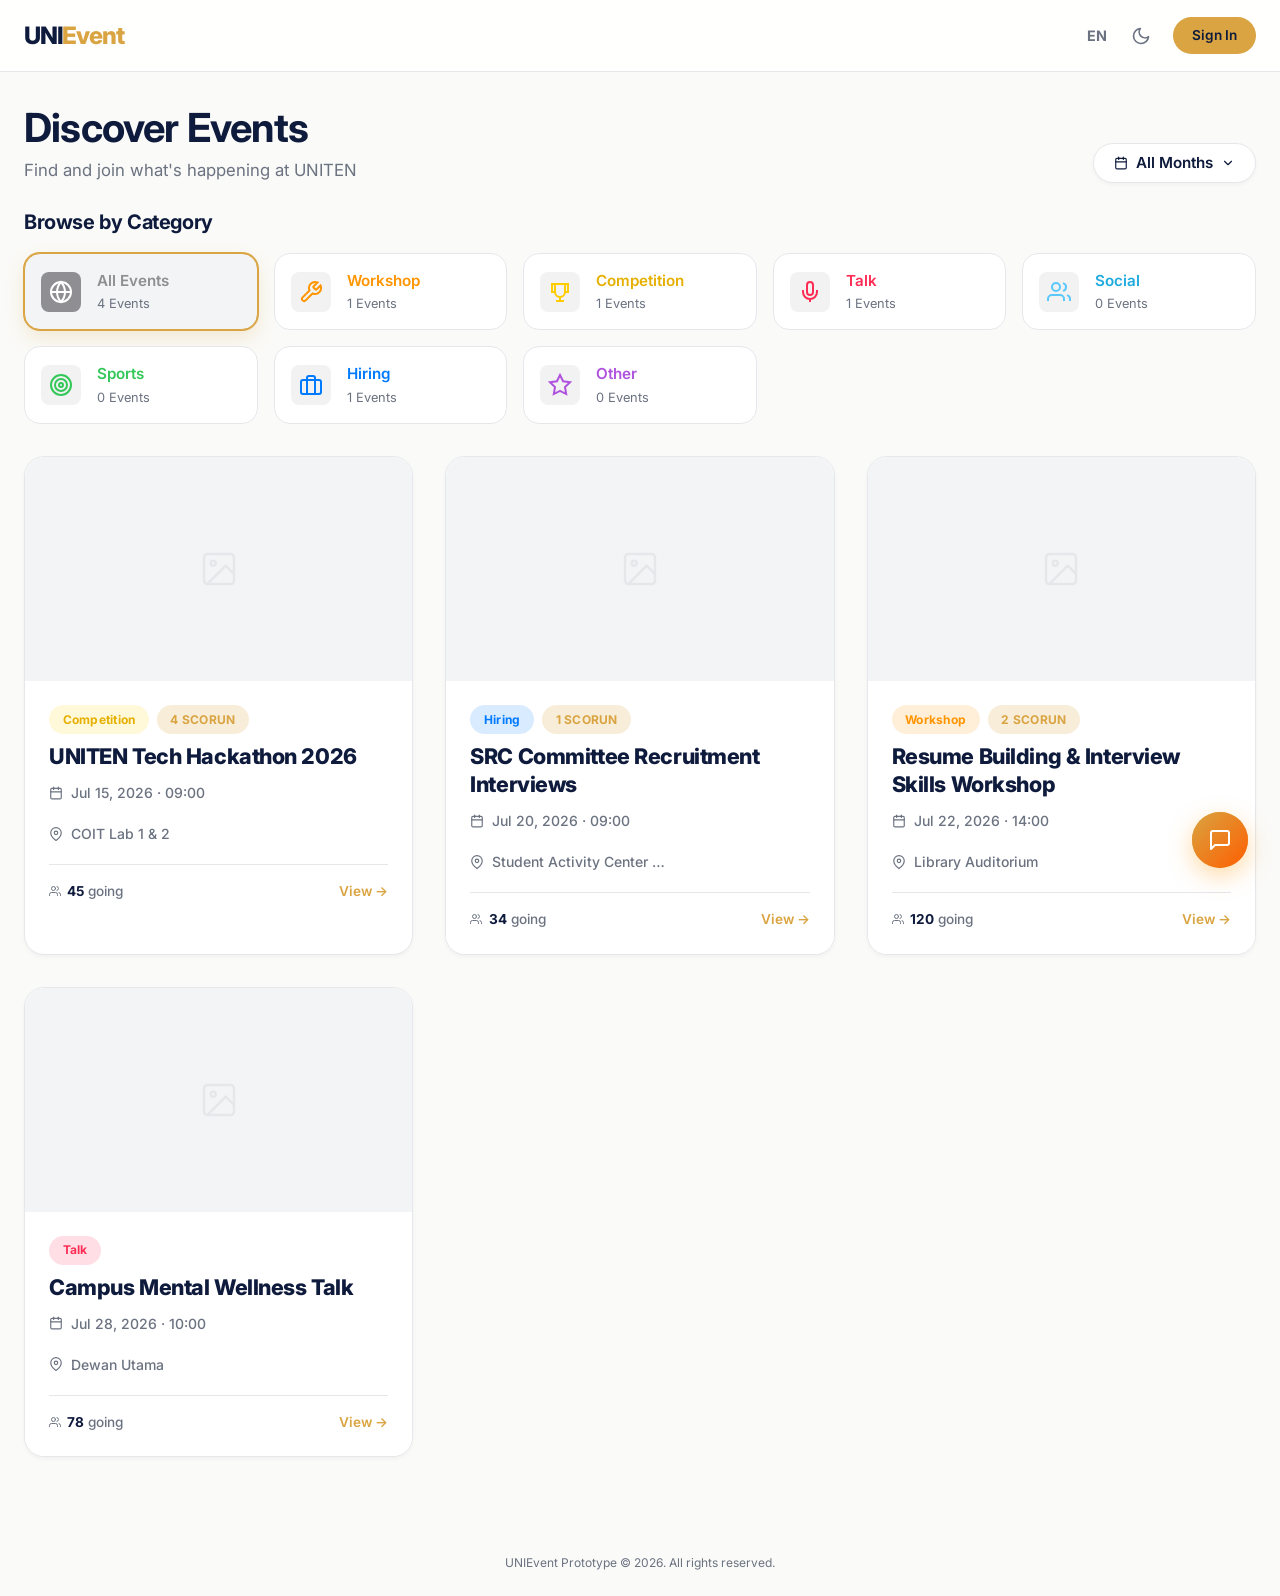
==== index.html @ 88198cdc "push" ====
<!DOCTYPE html>
<html lang="en">

<head>
  <meta charset="UTF-8">
  <script>if (localStorage.getItem('uni_theme') === 'dark') document.documentElement.classList.add('dark-mode');</script>
  <meta name="viewport" content="width=device-width, initial-scale=1.0">
  <title>UNIEvent</title>
  <link rel="stylesheet" href="style.css">
  <style>
    .page-view {
      display: none;
    }

    .page-view.active {
      display: block;
    }
  </style>
</head>

<body class="luma-body">
  <div id="app">

    <!-- DISCOVER VIEW -->
    <section id="view-discover" class="page-view active">
      <div class="main-content">
        <div class="container max-w-7xl">
          <!-- Page Header -->
          <div class="page-header">
            <div>
              <h1 class="title" data-i18n="discover_title">Discover Events</h1>
              <p class="page-subheading" data-i18n="discover_subtitle">Find and join what's happening at UNITEN</p>
            </div>

            <div class="custom-dropdown" id="month-dropdown">
              <button class="dropdown-trigger" id="month-trigger" onclick="toggleMonthDropdown()">
                <svg width="14" height="14" viewBox="0 0 24 24" fill="none" stroke="currentColor" stroke-width="2"
                  stroke-linecap="round" stroke-linejoin="round">
                  <rect x="3" y="4" width="18" height="18" rx="2" ry="2"></rect>
                  <line x1="16" y1="2" x2="16" y2="6"></line>
                  <line x1="8" y1="2" x2="8" y2="6"></line>
                  <line x1="3" y1="10" x2="21" y2="10"></line>
                </svg>
                <span id="month-display" data-i18n="filter_month_all">All Months</span>
                <svg width="14" height="14" viewBox="0 0 24 24" fill="none" stroke="currentColor" stroke-width="2"
                  stroke-linecap="round" stroke-linejoin="round" style="transition: transform 0.3s;" id="month-icon">
                  <polyline points="6 9 12 15 18 9"></polyline>
                </svg>
              </button>
              <div class="dropdown-menu-custom" id="month-menu">
                <div class="dropdown-grid">
                  <button class="month-option" data-val="01" data-i18n="month_01">January</button>
                  <button class="month-option" data-val="02" data-i18n="month_02">February</button>
                  <button class="month-option" data-val="03" data-i18n="month_03">March</button>
                  <button class="month-option" data-val="04" data-i18n="month_04">April</button>
                  <button class="month-option" data-val="05" data-i18n="month_05">May</button>
                  <button class="month-option" data-val="06" data-i18n="month_06">June</button>
                  <button class="month-option" data-val="07" data-i18n="month_07">July</button>
                  <button class="month-option" data-val="08" data-i18n="month_08">August</button>
                  <button class="month-option" data-val="09" data-i18n="month_09">September</button>
                  <button class="month-option" data-val="10" data-i18n="month_10">October</button>
                  <button class="month-option" data-val="11" data-i18n="month_11">November</button>
                  <button class="month-option" data-val="12" data-i18n="month_12">December</button>
                </div>
                <div style="margin-top: 0.5rem; padding-top: 0.5rem; border-top: 1px solid var(--border-color);">
                  <button class="month-option all-months-btn" data-val="all" data-i18n="filter_month_all"
                    style="width: 100%;">All Months</button>
                </div>
              </div>
            </div>
          </div>

          <div style="margin-top: 1rem; margin-bottom: 1rem;">
            <h2 style="font-size: 1.25rem; font-weight: 700; color: var(--text-main); margin-bottom: 1rem;"
              data-i18n="browse_category">Browse by Category</h2>
          </div>
          <div class="category-grid" id="category-filters">
            <div class="category-card active" data-category="All">
              <div class="category-icon icon-all">
                <svg width="24" height="24" viewBox="0 0 24 24" fill="none" stroke="currentColor" stroke-width="2">
                  <circle cx="12" cy="12" r="10" />
                  <line x1="2" y1="12" x2="22" y2="12" />
                  <path
                    d="M12 2a15.3 15.3 0 0 1 4 10 15.3 15.3 0 0 1-4 10 15.3 15.3 0 0 1-4-10 15.3 15.3 0 0 1 4-10z" />
                </svg>
              </div>
              <div class="category-info">
                <div class="category-name" data-i18n="filter_all">All Events</div>
                <div class="category-count"><span id="count-All">0</span> Events</div>
              </div>
            </div>
            <div class="category-card" data-category="Workshop">
              <div class="category-icon icon-workshop">
                <svg width="24" height="24" viewBox="0 0 24 24" fill="none" stroke="currentColor" stroke-width="2">
                  <path
                    d="M14.7 6.3a1 1 0 0 0 0 1.4l1.6 1.6a1 1 0 0 0 1.4 0l3.77-3.77a6 6 0 0 1-7.94 7.94l-6.91 6.91a2.12 2.12 0 0 1-3-3l6.91-6.91a6 6 0 0 1 7.94-7.94l-3.76 3.76z" />
                </svg>
              </div>
              <div class="category-info">
                <div class="category-name" data-i18n="filter_workshop">Workshop</div>
                <div class="category-count"><span id="count-Workshop">0</span> Events</div>
              </div>
            </div>
            <div class="category-card" data-category="Competition">
              <div class="category-icon icon-competition">
                <svg width="24" height="24" viewBox="0 0 24 24" fill="none" stroke="currentColor" stroke-width="2">
                  <path d="M8 21h8" />
                  <path d="M12 17v4" />
                  <path d="M7 4h10" />
                  <path d="M17 4v8a5 5 0 0 1-10 0V4" />
                  <path d="M4 4h3v8H4z" />
                  <path d="M17 4h3v8h-3z" />
                </svg>
              </div>
              <div class="category-info">
                <div class="category-name" data-i18n="filter_competition">Competition</div>
                <div class="category-count"><span id="count-Competition">0</span> Events</div>
              </div>
            </div>
            <div class="category-card" data-category="Talk">
              <div class="category-icon icon-talk">
                <svg width="24" height="24" viewBox="0 0 24 24" fill="none" stroke="currentColor" stroke-width="2">
                  <path d="M12 2a3 3 0 0 0-3 3v7a3 3 0 0 0 6 0V5a3 3 0 0 0-3-3Z" />
                  <path d="M19 10v2a7 7 0 0 1-14 0v-2" />
                  <line x1="12" y1="19" x2="12" y2="22" />
                </svg>
              </div>
              <div class="category-info">
                <div class="category-name" data-i18n="filter_talk">Talk</div>
                <div class="category-count"><span id="count-Talk">0</span> Events</div>
              </div>
            </div>
            <div class="category-card" data-category="Social">
              <div class="category-icon icon-social">
                <svg width="24" height="24" viewBox="0 0 24 24" fill="none" stroke="currentColor" stroke-width="2">
                  <path d="M17 21v-2a4 4 0 0 0-4-4H5a4 4 0 0 0-4 4v2" />
                  <circle cx="9" cy="7" r="4" />
                  <path d="M23 21v-2a4 4 0 0 0-3-3.87" />
                  <path d="M16 3.13a4 4 0 0 1 0 7.75" />
                </svg>
              </div>
              <div class="category-info">
                <div class="category-name" data-i18n="filter_social">Social</div>
                <div class="category-count"><span id="count-Social">0</span> Events</div>
              </div>
            </div>
            <div class="category-card" data-category="Sports">
              <div class="category-icon icon-sports">
                <svg width="24" height="24" viewBox="0 0 24 24" fill="none" stroke="currentColor" stroke-width="2">
                  <circle cx="12" cy="12" r="10" />
                  <circle cx="12" cy="12" r="6" />
                  <circle cx="12" cy="12" r="2" />
                </svg>
              </div>
              <div class="category-info">
                <div class="category-name" data-i18n="filter_sports">Sports</div>
                <div class="category-count"><span id="count-Sports">0</span> Events</div>
              </div>
            </div>
            <div class="category-card" data-category="Hiring">
              <div class="category-icon icon-hiring">
                <svg width="24" height="24" viewBox="0 0 24 24" fill="none" stroke="currentColor" stroke-width="2">
                  <rect x="2" y="7" width="20" height="14" rx="2" ry="2"></rect>
                  <path d="M16 21V5a2 2 0 0 0-2-2h-4a2 2 0 0 0-2 2v16"></path>
                </svg>
              </div>
              <div class="category-info">
                <div class="category-name" data-i18n="filter_hiring">Hiring</div>
                <div class="category-count"><span id="count-Hiring">0</span> Events</div>
              </div>
            </div>
            <div class="category-card" data-category="Other">
              <div class="category-icon icon-other">
                <svg width="24" height="24" viewBox="0 0 24 24" fill="none" stroke="currentColor" stroke-width="2">
                  <polygon
                    points="12 2 15.09 8.26 22 9.27 17 14.14 18.18 21.02 12 17.77 5.82 21.02 7 14.14 2 9.27 8.91 8.26 12 2" />
                </svg>
              </div>
              <div class="category-info">
                <div class="category-name" data-i18n="filter_other">Other</div>
                <div class="category-count"><span id="count-Other">0</span> Events</div>
              </div>
            </div>
          </div>

          <div id="events-grid" class="grid grid-cols-1 grid-cols-2 grid-cols-3"></div>
        </div>
      </div>
    </section>

    <!-- LOGIN VIEW -->
    <section id="view-login" class="page-view">
      <!-- Top Navigation removed to use global navbar -->

      <!-- Main body -->
      <div class="auth-body">

        <!-- Left Showcase Panel -->
        <div class="auth-left">
          <div class="auth-carousel-container">
            <div class="auth-carousel-track">
              <!-- Slide 1 -->
              <div class="auth-slide">
                <img src="auth-hero.png" alt="UNIEvent" class="auth-left-img">
                <h2 class="auth-left-heading">Discover campus events &amp; enjoy the best social life</h2>
                <p class="auth-left-sub">Join thousands of students at UNITEN finding clubs, workshops, sports, and more — all in one place.</p>
              </div>
              <!-- Slide 2 -->
              <div class="auth-slide">
                <img src="auth-hero-2.jpg" alt="UNIEvent" class="auth-left-img">
                <h2 class="auth-left-heading">Boost your skills at student workshops</h2>
                <p class="auth-left-sub">Learn coding, design, career prep, and more from industry professionals and peers.</p>
              </div>
              <!-- Slide 3 -->
              <div class="auth-slide">
                <img src="auth-hero-3.jpg" alt="UNIEvent" class="auth-left-img">
                <h2 class="auth-left-heading">Find your team in sports &amp; clubs</h2>
                <p class="auth-left-sub">From friendly tournaments to weekly meetups, stay active and build lifelong connections.</p>
              </div>
            </div>
          </div>
          <div class="auth-dots">
            <div class="auth-dot active" data-slide="0"></div>
            <div class="auth-dot" data-slide="1"></div>
            <div class="auth-dot" data-slide="2"></div>
          </div>
        </div>

        <!-- Right Form Panel -->
        <div class="auth-right">
          <div class="auth-form-wrap">

            <!-- Back -->
            <div class="auth-form-eyebrow">
              <a href="#discover" class="auth-back-btn" title="Back to events">
                <svg width="18" height="18" viewBox="0 0 24 24" fill="none" stroke="currentColor" stroke-width="2.5"
                  stroke-linecap="round" stroke-linejoin="round">
                  <line x1="19" y1="12" x2="5" y2="12"></line>
                  <polyline points="12 19 5 12 12 5"></polyline>
                </svg>
              </a>
            </div>

            <h1 class="auth-form-title" id="auth-form-title" data-i18n="login_title">Choose your role</h1>
            <p class="auth-form-subtitle" id="auth-form-subtitle" data-i18n="login_sub">Select how you want to sign in</p>

            <form id="signup-form" novalidate>
              <!-- Step 1: Role Selection -->
              <div id="auth-step-role">
                <div class="auth-field" style="margin-bottom: 0;">
                  <label data-i18n="lbl_role">Role</label>
                </div>
                <div class="auth-role-grid" id="role-grid">
                  <button type="button" class="auth-role-btn" data-val="student">
                    <svg width="20" height="20" viewBox="0 0 24 24" fill="none" stroke="currentColor" stroke-width="2"
                      stroke-linecap="round" stroke-linejoin="round">
                      <path d="M22 10v6M2 10l10-5 10 5-10 5z" />
                      <path d="M6 12v5c3 3 9 3 12 0v-5" />
                    </svg>
                    <span data-i18n="role_label_student">Student</span>
                  </button>
                  <button type="button" class="auth-role-btn" data-val="committee">
                    <svg width="20" height="20" viewBox="0 0 24 24" fill="none" stroke="currentColor" stroke-width="2"
                      stroke-linecap="round" stroke-linejoin="round">
                      <rect x="2" y="7" width="20" height="14" rx="2" ry="2"></rect>
                      <path d="M16 21V5a2 2 0 0 0-2-2h-4a2 2 0 0 0-2 2v16"></path>
                    </svg>
                    <span data-i18n="role_label_committee">Committee</span>
                  </button>
                  <button type="button" class="auth-role-btn" data-val="admin">
                    <svg width="20" height="20" viewBox="0 0 24 24" fill="none" stroke="currentColor" stroke-width="2"
                      stroke-linecap="round" stroke-linejoin="round">
                      <path d="M12 22s8-4 8-10V5l-8-3-8 3v7c0 6 8 10 8 10z"></path>
                    </svg>
                    <span data-i18n="role_label_admin">Admin</span>
                  </button>
                </div>
                <button type="button" class="btn btn-primary auth-submit-btn" id="auth-continue-btn" data-i18n="btn_continue">Continue</button>
              </div>

              <!-- Step 2: Credentials -->
              <div id="auth-step-credentials" class="hidden">
                <button type="button" class="auth-change-role-btn" id="auth-change-role-btn">
                  <svg width="14" height="14" viewBox="0 0 24 24" fill="none" stroke="currentColor" stroke-width="2.5"
                    stroke-linecap="round" stroke-linejoin="round">
                    <line x1="19" y1="12" x2="5" y2="12"></line>
                    <polyline points="12 19 5 12 12 5"></polyline>
                  </svg>
                  <span data-i18n="btn_change_role">Change role</span>
                </button>

                <div class="auth-role-badge" id="auth-role-badge">
                  <span data-i18n="lbl_role">Role</span>:
                  <strong id="auth-selected-role-label">Student</strong>
                </div>

                <!-- Student / Committee fields -->
                <div id="auth-student-fields">
                  <div class="auth-field">
                    <label for="login-student-id" data-i18n="lbl_student_id">Student ID</label>
                    <input type="text" id="login-student-id" placeholder="e.g. SW01083101"
                      data-i18n-placeholder="ph_student_id" autocomplete="username">
                  </div>
                  <div class="auth-field">
                    <label for="login-password" data-i18n="lbl_password">Password</label>
                    <input type="password" id="login-password" placeholder="••••••••" autocomplete="current-password">
                  </div>
                </div>

                <!-- Admin fields -->
                <div id="auth-admin-fields" class="hidden">
                  <div class="auth-field">
                    <label for="login-email" data-i18n="lbl_email">Email</label>
                    <input type="email" id="login-email" placeholder="e.g. admin@uniten.edu.my"
                      data-i18n-placeholder="ph_email" autocomplete="username">
                  </div>
                  <div class="auth-field">
                    <label for="login-admin-password" data-i18n="lbl_password">Password</label>
                    <input type="password" id="login-admin-password" placeholder="••••••••" autocomplete="current-password">
                  </div>
                </div>

                <div id="login-error" class="auth-error hidden" data-i18n="auth_error_invalid">
                  Invalid credentials. Please check your details and try again.
                </div>

                <button type="submit" class="btn btn-primary auth-submit-btn" id="signup-btn" data-i18n="btn_signin">Sign In</button>
              </div>
            </form>

            <!-- Info Note -->
            <div class="auth-note">
              <svg width="16" height="16" viewBox="0 0 24 24" fill="none" stroke="var(--amber)" stroke-width="2"
                stroke-linecap="round" stroke-linejoin="round">
                <circle cx="12" cy="12" r="10"></circle>
                <line x1="12" y1="8" x2="12" y2="12"></line>
                <line x1="12" y1="16" x2="12.01" y2="16"></line>
              </svg>
              <p data-i18n="auth_demo_note"><strong>Demo accounts</strong> — Student: SW01083101 / student123 · Committee: SW01083102 / committee123 · Admin: admin@uniten.edu.my / admin123</p>
            </div>

          </div>
        </div>

      </div>

      <!-- Footer -->
      <footer class="auth-page-footer">UNIEvent Prototype &copy; 2026 &middot; All rights reserved.</footer>
    </section>

    <!-- ADMIN VIEW -->
    <section id="view-admin" class="page-view">
      <div class="main-content">
        <div class="container max-w-7xl">
          <div style="margin-bottom: 2rem;">
            <h1 class="title">Admin Dashboard</h1>
            <p style="color: var(--gray-500); margin-top: 0.5rem; font-size: 1.125rem;">Review and manage event
              submissions</p>
          </div>

          <div class="grid grid-cols-1 grid-cols-2" style="gap: 2rem; align-items: start;">
            <div>
              <h2 class="admin-section-header">
                <svg width="18" height="18" viewBox="0 0 24 24" fill="none" stroke="currentColor" stroke-width="2"
                  stroke-linecap="round" stroke-linejoin="round">
                  <circle cx="12" cy="12" r="10"></circle>
                  <line x1="12" y1="8" x2="12" y2="12"></line>
                  <line x1="12" y1="16" x2="12.01" y2="16"></line>
                </svg>
                Needs Approval
              </h2>
              <div id="pending-list" style="display: flex; flex-direction: column; gap: 1rem;"></div>
            </div>

            <div>
              <h2 class="admin-section-header">
                <svg width="18" height="18" viewBox="0 0 24 24" fill="none" stroke="currentColor" stroke-width="2"
                  stroke-linecap="round" stroke-linejoin="round">
                  <polyline points="9 11 12 14 22 4"></polyline>
                  <path d="M21 12v7a2 2 0 0 1-2 2H5a2 2 0 0 1-2-2V5a2 2 0 0 1 2-2h11"></path>
                </svg>
                Recently Decided
              </h2>
              <div id="decided-list" style="display: flex; flex-direction: column; gap: 0.75rem;"></div>
            </div>
          </div>
        </div>
      </div>
    </section>

    <!-- EVENT VIEW -->
    <section id="view-event" class="page-view">
      <div class="main-content">
        <div class="container max-w-7xl">
          <div id="event-loading" class="loading hidden">Loading event details...</div>

          <div id="event-content">
            <!-- Back navigation -->
            <a href="#discover" class="back-link">
              <svg width="16" height="16" viewBox="0 0 24 24" fill="none" stroke="currentColor" stroke-width="2"
                stroke-linecap="round" stroke-linejoin="round">
                <polyline points="15 18 9 12 15 6"></polyline>
              </svg>
              Back to Events
            </a>

            <div class="hero" id="event-hero"></div>

            <div style="margin-bottom: 1.5rem;">
              <div style="display: flex; gap: 0.5rem; margin-bottom: 0.75rem; flex-wrap: wrap;">
                <span class="badge" id="event-category"></span>
                <span class="badge hidden" id="event-scorun"
                  style="background: var(--accent-glow); color: var(--accent); font-weight: 700;"></span>
              </div>
              <h1 class="title" id="event-title" style="line-height: 1.2;"></h1>
            </div>

            <div class="card detail-info-card" style="padding: 1.5rem; margin-bottom: 2rem;">
              <div class="detail-info-row">
                <div class="detail-info-icon">
                  <svg width="18" height="18" viewBox="0 0 24 24" fill="none" stroke="currentColor" stroke-width="2"
                    stroke-linecap="round" stroke-linejoin="round">
                    <rect x="3" y="4" width="18" height="18" rx="2" ry="2"></rect>
                    <line x1="16" y1="2" x2="16" y2="6"></line>
                    <line x1="8" y1="2" x2="8" y2="6"></line>
                    <line x1="3" y1="10" x2="21" y2="10"></line>
                  </svg>
                </div>
                <div>
                  <div class="detail-info-label">Date</div>
                  <div class="detail-info-value" id="event-date"></div>
                </div>
              </div>
              <div class="detail-info-row">
                <div class="detail-info-icon">
                  <svg width="18" height="18" viewBox="0 0 24 24" fill="none" stroke="currentColor" stroke-width="2"
                    stroke-linecap="round" stroke-linejoin="round">
                    <circle cx="12" cy="12" r="10"></circle>
                    <polyline points="12 6 12 12 16 14"></polyline>
                  </svg>
                </div>
                <div>
                  <div class="detail-info-label">Time</div>
                  <div class="detail-info-value" id="event-time"></div>
                </div>
              </div>
              <div class="detail-info-row" style="border-bottom: none; margin-bottom: 0; padding-bottom: 0;">
                <div class="detail-info-icon">
                  <svg width="18" height="18" viewBox="0 0 24 24" fill="none" stroke="currentColor" stroke-width="2"
                    stroke-linecap="round" stroke-linejoin="round">
                    <path d="M21 10c0 7-9 13-9 13s-9-6-9-13a9 9 0 0 1 18 0z"></path>
                    <circle cx="12" cy="10" r="3"></circle>
                  </svg>
                </div>
                <div>
                  <div class="detail-info-label">Location</div>
                  <div class="detail-info-value" id="event-venue"></div>
                </div>
              </div>
            </div>

            <div style="margin-bottom: 2rem;">
              <h2 style="font-size: 1.125rem; font-weight: 700; margin-bottom: 0.75rem; color: var(--text-main);">About
                this event</h2>
              <div style="color: var(--text-muted); white-space: pre-wrap; line-height: 1.8;" id="event-description">
              </div>
            </div>

            <div class="card rsvp-card" style="padding: 1.5rem;">
              <div class="rsvp-count" id="event-count"></div>
              <div id="rsvp-section"></div>
            </div>
          </div>
        </div>
      </div>
    </section>

    <!-- MYEVENTS VIEW -->
    <section id="view-my-events" class="page-view">
      <div class="main-content">
        <div class="container max-w-7xl">
          <div style="margin-bottom: 2rem; display: flex; justify-content: space-between; align-items: flex-end;">
            <div>
              <h1 class="title">My Events</h1>
              <p style="color: var(--gray-500); margin-top: 0.5rem; font-size: 1.125rem;">Track the status of your
                submissions</p>
            </div>
            <a href="#submit" class="btn btn-primary">Submit New Event</a>
          </div>

          <div id="my-events-list" class="grid grid-cols-1 grid-cols-2 grid-cols-3"></div>
        </div>
      </div>
    </section>

    <!-- SUBMIT VIEW -->
    <section id="view-submit" class="page-view">
      <div class="luma-container">
        <div class="luma-image-panel">
          <div class="luma-image-preview">
            <div id="img-placeholder-blur"
              style="position: absolute; width: 100%; height: 100%; display: flex; align-items: center; justify-content: center; transition: opacity 0.3s ease;">
              <div
                style="width: 60%; height: 60%; background: rgba(255,255,255,0.2); border-radius: 50%; filter: blur(20px);">
              </div>
            </div>
            <img id="img-live-preview" src=""
              style="position: absolute; width: 100%; height: 100%; object-fit: cover; opacity: 0; transition: opacity 0.3s ease;">
          </div>
          <div style="margin-top: 1rem; width: 100%; position: relative;">
            <svg
              style="position: absolute; left: 1rem; top: 50%; transform: translateY(-50%); color: var(--text-muted);"
              width="16" height="16" viewBox="0 0 24 24" fill="none" stroke="currentColor" stroke-width="2">
              <rect x="3" y="3" width="18" height="18" rx="2" ry="2" />
              <circle cx="8.5" cy="8.5" r="1.5" />
              <polyline points="21 15 16 10 5 21" />
            </svg>
            <input type="url" id="ev-image" class="luma-list-input" placeholder="Paste image URL here..."
              data-i18n-placeholder="lbl_image"
              style="width: 100%; background: var(--card-bg); border: 1px solid var(--border-color); padding: 0.75rem 1rem 0.75rem 2.5rem; border-radius: 0.75rem; font-size: 0.9rem; color: var(--text-main);">
          </div>
          <div style="margin-top: 0.5rem; font-size: 0.75rem; color: var(--text-muted); display: flex; align-items: center; gap: 0.35rem; padding-left: 0.25rem; line-height: 1.4; text-align: left; width: 100%;">
            <svg width="14" height="14" viewBox="0 0 24 24" fill="none" stroke="var(--amber)" stroke-width="2.5" stroke-linecap="round" stroke-linejoin="round" style="flex-shrink: 0;">
              <path d="M10.29 3.86L1.82 18a2 2 0 0 0 1.71 3h16.94a2 2 0 0 0 1.71-3L13.71 3.86a2 2 0 0 0-3.42 0z"></path>
              <line x1="12" y1="9" x2="12" y2="13"></line>
              <line x1="12" y1="17" x2="12.01" y2="17"></line>
            </svg>
            <span data-i18n="image_url_notice">We only accept online image URLs. Direct image uploads are not supported.</span>
          </div>
        </div>

        <div id="submit-section" style="width: 100%;">
          <form id="submit-form" class="luma-form-panel">


            <input type="text" id="ev-title" class="luma-huge-input" placeholder="Event Name"
              data-i18n-placeholder="ph_event_name" required>

            <div class="luma-list-group">
              <div class="luma-list-item" style="flex-direction: column; align-items: stretch;">
                <div class="luma-list-label">
                  <svg width="16" height="16" viewBox="0 0 24 24" fill="none" stroke="currentColor" stroke-width="2">
                    <rect x="3" y="4" width="18" height="18" rx="2" ry="2"></rect>
                    <line x1="16" y1="2" x2="16" y2="6"></line>
                    <line x1="8" y1="2" x2="8" y2="6"></line>
                    <line x1="3" y1="10" x2="21" y2="10"></line>
                  </svg>
                  <span data-i18n="lbl_date_start">Date & Time</span>
                </div>
                <!-- Simple Checkbox for Multi-day toggle -->
                <div style="display: flex; align-items: center; gap: 0.5rem; margin-left: 1.75rem; margin-top: 0.5rem; margin-bottom: 0.5rem; user-select: none;">
                  <input type="checkbox" id="dur_multi" onchange="toggleDurationType()" style="width: 14px; height: 14px; cursor: pointer; accent-color: var(--accent); border-radius: 4px;">
                  <label for="dur_multi" style="font-size: 0.85rem; font-weight: 500; color: var(--text-muted); cursor: pointer;">This event spans multiple days</label>
                </div>

                <!-- SINGLE-DAY WRAPPER (default) -->
                <div id="single-day-wrap" class="datetime-wrap-panel" style="gap: 0.75rem; align-items: center; width: 100%; margin-left: 1.75rem; width: calc(100% - 1.75rem);">
                  <!-- Date Picker Field -->
                  <div style="position: relative; flex: 2;">
                    <svg width="14" height="14" viewBox="0 0 24 24" fill="none" stroke="var(--text-muted)" stroke-width="2" style="position: absolute; left: 0.75rem; top: 50%; transform: translateY(-50%); pointer-events: none;">
                      <rect x="3" y="4" width="18" height="18" rx="2" ry="2"></rect>
                      <line x1="16" y1="2" x2="16" y2="6"></line>
                      <line x1="8" y1="2" x2="8" y2="6"></line>
                      <line x1="3" y1="10" x2="21" y2="10"></line>
                    </svg>
                    <input type="text" id="ev-date" class="luma-list-input" placeholder="Select Date" required readonly style="padding-left: 2.25rem; text-align: left; max-width: 100% !important; width: 100%; cursor: pointer;" onclick="openCustomDatePicker('ev-date', event)">
                  </div>
                  <!-- Start Time Picker Field -->
                  <div style="position: relative; flex: 1.2;">
                    <svg width="14" height="14" viewBox="0 0 24 24" fill="none" stroke="var(--text-muted)" stroke-width="2" style="position: absolute; left: 0.75rem; top: 50%; transform: translateY(-50%); pointer-events: none;">
                      <circle cx="12" cy="12" r="10"></circle>
                      <polyline points="12 6 12 12 16 14"></polyline>
                    </svg>
                    <input type="text" id="ev-start" class="luma-list-input" placeholder="Start Time" required readonly style="padding-left: 2.25rem; text-align: left; max-width: 100% !important; width: 100%; cursor: pointer;" onclick="openCustomTimePicker('ev-start', event)">
                  </div>
                  <!-- End Time Picker Field -->
                  <div style="position: relative; flex: 1.2;">
                    <svg width="14" height="14" viewBox="0 0 24 24" fill="none" stroke="var(--text-muted)" stroke-width="2" style="position: absolute; left: 0.75rem; top: 50%; transform: translateY(-50%); pointer-events: none;">
                      <circle cx="12" cy="12" r="10"></circle>
                      <polyline points="12 6 12 12 16 14"></polyline>
                    </svg>
                    <input type="text" id="ev-end" class="luma-list-input" placeholder="End Time" required readonly style="padding-left: 2.25rem; text-align: left; max-width: 100% !important; width: 100%; cursor: pointer;" onclick="openCustomTimePicker('ev-end', event)">
                  </div>
                </div>

                <!-- MULTI-DAY WRAPPER -->
                <div id="multi-day-wrap" class="datetime-wrap-panel hidden-panel" style="flex-direction: column; gap: 0.75rem; width: 100%; margin-left: 1.75rem; width: calc(100% - 1.75rem);">
                  <!-- Date Range row -->
                  <div style="display: flex; gap: 0.75rem; align-items: center; width: 100%;">
                    <!-- Start Date Picker -->
                    <div style="position: relative; flex: 1;">
                      <svg width="14" height="14" viewBox="0 0 24 24" fill="none" stroke="var(--text-muted)" stroke-width="2" style="position: absolute; left: 0.75rem; top: 50%; transform: translateY(-50%); pointer-events: none;">
                        <rect x="3" y="4" width="18" height="18" rx="2" ry="2"></rect>
                        <line x1="16" y1="2" x2="16" y2="6"></line>
                        <line x1="8" y1="2" x2="8" y2="6"></line>
                        <line x1="3" y1="10" x2="21" y2="10"></line>
                      </svg>
                      <input type="text" id="ev-start-date" class="luma-list-input" placeholder="Start Date" readonly style="padding-left: 2.25rem; text-align: left; max-width: 100% !important; width: 100%; cursor: pointer;" onclick="openCustomDatePicker('ev-start-date', event)">
                    </div>
                    <!-- End Date Picker -->
                    <div style="position: relative; flex: 1;">
                      <svg width="14" height="14" viewBox="0 0 24 24" fill="none" stroke="var(--text-muted)" stroke-width="2" style="position: absolute; left: 0.75rem; top: 50%; transform: translateY(-50%); pointer-events: none;">
                        <rect x="3" y="4" width="18" height="18" rx="2" ry="2"></rect>
                        <line x1="16" y1="2" x2="16" y2="6"></line>
                        <line x1="8" y1="2" x2="8" y2="6"></line>
                        <line x1="3" y1="10" x2="21" y2="10"></line>
                      </svg>
                      <input type="text" id="ev-end-date" class="luma-list-input" placeholder="End Date" readonly style="padding-left: 2.25rem; text-align: left; max-width: 100% !important; width: 100%; cursor: pointer;" onclick="openCustomDatePicker('ev-end-date', event)">
                    </div>
                  </div>
                  <!-- Time Range row -->
                  <div style="display: flex; gap: 0.75rem; align-items: center; width: 100%;">
                    <!-- Start Time Picker -->
                    <div style="position: relative; flex: 1;">
                      <svg width="14" height="14" viewBox="0 0 24 24" fill="none" stroke="var(--text-muted)" stroke-width="2" style="position: absolute; left: 0.75rem; top: 50%; transform: translateY(-50%); pointer-events: none;">
                        <circle cx="12" cy="12" r="10"></circle>
                        <polyline points="12 6 12 12 16 14"></polyline>
                      </svg>
                      <input type="text" id="ev-start-time-multi" class="luma-list-input" placeholder="Start Time" readonly style="padding-left: 2.25rem; text-align: left; max-width: 100% !important; width: 100%; cursor: pointer;" onclick="openCustomTimePicker('ev-start-time-multi', event)">
                    </div>
                    <!-- End Time Picker -->
                    <div style="position: relative; flex: 1;">
                      <svg width="14" height="14" viewBox="0 0 24 24" fill="none" stroke="var(--text-muted)" stroke-width="2" style="position: absolute; left: 0.75rem; top: 50%; transform: translateY(-50%); pointer-events: none;">
                        <circle cx="12" cy="12" r="10"></circle>
                        <polyline points="12 6 12 12 16 14"></polyline>
                      </svg>
                      <input type="text" id="ev-end-time-multi" class="luma-list-input" placeholder="End Time" readonly style="padding-left: 2.25rem; text-align: left; max-width: 100% !important; width: 100%; cursor: pointer;" onclick="openCustomTimePicker('ev-end-time-multi', event)">
                    </div>
                  </div>
                </div>

                <!-- Shared Picker Popups inside relative wrappers -->
                <div style="position: relative; margin-left: 1.75rem; width: calc(100% - 1.75rem);">
                  <!-- CUSTOM CALENDAR POPUP -->
                  <div id="custom-calendar-popup" class="custom-calendar-popup hidden">
                    <div class="calendar-header-row">
                      <button type="button" class="calendar-nav-btn" onclick="changeCustomMonth(-1, event)">
                        <svg width="12" height="12" viewBox="0 0 24 24" fill="none" stroke="currentColor" stroke-width="2.5"><polyline points="15 18 9 12 15 6"></polyline></svg>
                      </button>
                      <div id="calendar-month-year-display">July 2026</div>
                      <button type="button" class="calendar-nav-btn" onclick="changeCustomMonth(1, event)">
                        <svg width="12" height="12" viewBox="0 0 24 24" fill="none" stroke="currentColor" stroke-width="2.5"><polyline points="9 18 15 12 9 6"></polyline></svg>
                      </button>
                    </div>
                    <div class="calendar-weekdays">
                      <span>Su</span><span>Mo</span><span>Tu</span><span>We</span><span>Th</span><span>Fr</span><span>Sa</span>
                    </div>
                    <div id="calendar-days-grid" class="calendar-days-grid"></div>
                  </div>

                  <!-- CUSTOM TIME POPUP -->
                  <div id="custom-time-popup" class="custom-time-popup hidden">
                    <div class="time-picker-grid">
                      <div class="time-scroll-col" id="custom-hour-col"></div>
                      <div class="time-separator">:</div>
                      <div class="time-scroll-col" id="custom-minute-col"></div>
                    </div>
                    <div class="time-popup-footer">
                      <button type="button" class="time-confirm-btn" onclick="confirmCustomTime(event)">OK</button>
                    </div>
                  </div>
                </div>
              </div>
            </div>

            <div class="luma-list-group">
              <div class="luma-list-item" style="flex-direction: column; align-items: stretch;">
                <div class="luma-list-label" style="margin-bottom: 0.5rem;">
                  <svg width="16" height="16" viewBox="0 0 24 24" fill="none" stroke="currentColor" stroke-width="2">
                    <path d="M21 10c0 7-9 13-9 13s-9-6-9-13a9 9 0 0 1 18 0z" />
                    <circle cx="12" cy="10" r="3" />
                  </svg>
                  <span data-i18n="add_location">Add Event Location</span>
                </div>

                <div class="luma-segmented-control">
                  <input type="radio" name="loc_type" value="physical" id="loc_physical" checked onchange="toggleLoc()">
                  <label for="loc_physical" data-i18n="loc_physical">Offline</label>
                  <input type="radio" name="loc_type" value="online" id="loc_online" onchange="toggleLoc()">
                  <label for="loc_online" data-i18n="loc_online">Virtual Link</label>
                </div>
                <div id="loc-physical-wrap" style="margin-left: 1.75rem;">
                  <input type="text" id="ev-venue-physical" class="luma-list-input" placeholder="e.g. Offline location"
                    data-i18n-placeholder="ph_offline" style="text-align: left; width: 100%;" required>
                </div>
                <div id="loc-online-wrap"
                  style="margin-left: 1.75rem; display: none; flex-direction: column; gap: 0.5rem;">
                  <div class="custom-dropdown" id="platform-dropdown" style="width: 100%;">
                    <button type="button" class="dropdown-trigger luma-list-input" id="platform-trigger"
                      onclick="togglePlatformDropdown()"
                      style="width: 100%; background: var(--bg-color); border: 1px solid var(--border-color); cursor: pointer; text-align: left; justify-content: space-between; padding-left: 0.75rem; color: var(--text-main);">
                      <span id="platform-display">Google Meet</span>
                      <svg width="16" height="16" viewBox="0 0 24 24" fill="none" stroke="currentColor" stroke-width="2"
                        id="platform-icon" style="transition: transform 0.3s;">
                        <polyline points="6 9 12 15 18 9"></polyline>
                      </svg>
                    </button>
                    <div class="dropdown-menu-custom luma-dropdown-menu" id="platform-menu"
                      style="left: 0; width: 100%; top: calc(100% + 5px);">
                      <div class="dropdown-grid" style="grid-template-columns: 1fr;">
                        <button type="button" class="month-option platform-option active" data-val="Google Meet">Google
                          Meet</button>
                        <button type="button" class="month-option platform-option" data-val="Microsoft Teams">Microsoft
                          Teams</button>
                        <button type="button" class="month-option platform-option" data-val="Zoom">Zoom</button>
                        <button type="button" class="month-option platform-option" data-val="Webex">Webex</button>
                        <button type="button" class="month-option platform-option" data-val="Other"
                          data-i18n="platform_other">Other</button>
                      </div>
                    </div>
                  </div>
                  <input type="text" id="ev-venue-other" class="luma-list-input"
                    style="display: none; text-align: left; width: 100%;" placeholder="Platform"
                    data-i18n-placeholder="ph_virtual">
                </div>
              </div>
            </div>

            <div class="luma-list-group">
              <div class="luma-list-item" style="flex-direction: column; align-items: stretch;">
                <div class="luma-list-label">
                  <svg width="16" height="16" viewBox="0 0 24 24" fill="none" stroke="currentColor" stroke-width="2">
                    <path d="M14 2H6a2 2 0 0 0-2 2v16a2 2 0 0 0 2 2h12a2 2 0 0 0 2-2V8z" />
                    <polyline points="14 2 14 8 20 8" />
                    <line x1="16" y1="13" x2="8" y2="13" />
                    <line x1="16" y1="17" x2="8" y2="17" />
                    <polyline points="10 9 9 9 8 9" />
                  </svg>
                  <span data-i18n="add_desc">Add Description</span>
                </div>
                <textarea id="ev-desc" class="luma-list-input" rows="3" maxlength="500"
                  style="text-align: left; margin-top: 0.5rem; margin-left: 1.75rem; width: calc(100% - 1.75rem);"
                  placeholder="Event description" data-i18n-placeholder="ph_desc" required></textarea>
                <div style="text-align: right; margin-top: 0.25rem; font-size: 0.75rem; color: var(--text-muted);"><span
                    id="desc-counter">0</span> / 500</div>
              </div>
            </div>

            <div class="luma-section-title" data-i18n="event_options">Event Options</div>
            <div class="luma-list-group">
              <div class="luma-list-item">
                <div class="luma-list-label">
                  <svg width="16" height="16" viewBox="0 0 24 24" fill="none" stroke="currentColor" stroke-width="2">
                    <path d="M2 3h6a4 4 0 0 1 4 4v14a3 3 0 0 0-3-3H2z" />
                    <path d="M22 3h-6a4 4 0 0 0-4 4v14a3 3 0 0 1 3-3h7z" />
                  </svg>
                  <span data-i18n="lbl_category">Category</span>
                </div>
                <div class="custom-dropdown dropup" id="category-dropdown" style="width: auto;">
                  <button type="button" class="dropdown-trigger luma-list-input" id="category-trigger"
                    onclick="toggleCategoryDropdown()"
                    style="width: auto; background: var(--bg-color); border: 1px solid var(--border-color); border-radius: 0.5rem; cursor: pointer; display: inline-flex; align-items: center; justify-content: space-between; padding: 0.35rem 0.75rem; color: var(--text-main); transition: border-color 0.2s, background-color 0.2s;">
                    <span id="category-display">Workshop</span>
                    <svg width="14" height="14" viewBox="0 0 24 24" fill="none" stroke="currentColor" stroke-width="2"
                      id="category-icon" style="transition: transform 0.3s; margin-left: 0.5rem;">
                      <polyline points="6 9 12 15 18 9"></polyline>
                    </svg>
                  </button>
                  <div class="dropdown-menu-custom luma-dropdown-menu" id="category-menu"
                    style="right: 0; left: auto;">
                    <div class="dropdown-grid" style="grid-template-columns: 1fr;">
                      <button type="button" class="month-option category-option active"
                        data-val="Workshop">Workshop</button>
                      <button type="button" class="month-option category-option"
                        data-val="Competition">Competition</button>
                      <button type="button" class="month-option category-option" data-val="Talk">Talk</button>
                      <button type="button" class="month-option category-option" data-val="Social">Social</button>
                      <button type="button" class="month-option category-option" data-val="Sports">Sports</button>
                      <button type="button" class="month-option category-option" data-val="Hiring">Hiring</button>
                      <button type="button" class="month-option category-option" data-val="Other">Other</button>
                    </div>
                  </div>
                </div>
              </div>
              <div class="luma-list-item">
                <div class="luma-list-label">
                  <svg width="16" height="16" viewBox="0 0 24 24" fill="none" stroke="currentColor" stroke-width="2">
                    <path d="M17 21v-2a4 4 0 0 0-4-4H5a4 4 0 0 0-4 4v2" />
                    <circle cx="9" cy="7" r="4" />
                    <path d="M23 21v-2a4 4 0 0 0-3-3.87" />
                    <path d="M16 3.13a4 4 0 0 1 0 7.75" />
                  </svg>
                  <span data-i18n="max_participants">Max Participants</span>
                </div>
                <div class="custom-stepper"
                  style="display: flex; align-items: center; background: var(--bg-color); border: 1px solid var(--border-color); border-radius: 0.5rem; overflow: hidden; height: 36px; transition: border-color 0.2s, box-shadow 0.2s;">
                  <button type="button"
                    onclick="const i = document.getElementById('ev-max-participants'); i.value = Math.max(1, parseInt(i.value || 0) - 1);"
                    onmouseover="this.style.background='var(--hover-bg)'"
                    onmouseout="this.style.background='transparent'"
                    style="width: 36px; height: 100%; display: flex; align-items: center; justify-content: center; background: transparent; border: none; border-right: 1px solid var(--border-color); color: var(--text-main); cursor: pointer; transition: background 0.2s; outline: none;">
                    <svg width="14" height="14" viewBox="0 0 24 24" fill="none" stroke="currentColor" stroke-width="2"
                      stroke-linecap="round">
                      <line x1="5" y1="12" x2="19" y2="12"></line>
                    </svg>
                  </button>
                  <input type="number" id="ev-max-participants" class="luma-list-input no-spinners" min="1" value="50"
                    style="width: 60px; height: 100%; border: none; text-align: center; background: transparent; border-radius: 0; padding: 0; box-shadow: none;"
                    onfocus="this.parentElement.style.borderColor='var(--text-main)'; this.parentElement.style.boxShadow='0 0 0 3px rgba(120, 120, 120, 0.2)';"
                    onblur="this.parentElement.style.borderColor='var(--border-color)'; this.parentElement.style.boxShadow='none';"
                    required>
                  <button type="button"
                    onclick="const i = document.getElementById('ev-max-participants'); i.value = parseInt(i.value || 0) + 1;"
                    onmouseover="this.style.background='var(--hover-bg)'"
                    onmouseout="this.style.background='transparent'"
                    style="width: 36px; height: 100%; display: flex; align-items: center; justify-content: center; background: transparent; border: none; border-left: 1px solid var(--border-color); color: var(--text-main); cursor: pointer; transition: background 0.2s; outline: none;">
                    <svg width="14" height="14" viewBox="0 0 24 24" fill="none" stroke="currentColor" stroke-width="2"
                      stroke-linecap="round">
                      <line x1="12" y1="5" x2="12" y2="19"></line>
                      <line x1="5" y1="12" x2="19" y2="12"></line>
                    </svg>
                  </button>
                </div>
              </div>
              <div class="luma-list-item">
                <div class="luma-list-label">
                  <svg width="16" height="16" viewBox="0 0 24 24" fill="none" stroke="currentColor" stroke-width="2">
                    <polygon
                      points="12 2 15.09 8.26 22 9.27 17 14.14 18.18 21.02 12 17.77 5.82 21.02 7 14.14 2 9.27 8.91 8.26 12 2" />
                  </svg>
                  <span data-i18n="scorun_points">SCORUN Points</span>
                </div>
                <div class="custom-dropdown dropup" id="scorun-dropdown" style="width: auto;">
                  <button type="button" class="dropdown-trigger luma-list-input" id="scorun-trigger"
                    onclick="toggleScorunDropdown()"
                    style="width: auto; background: var(--bg-color); border: 1px solid var(--border-color); border-radius: 0.5rem; cursor: pointer; display: inline-flex; align-items: center; justify-content: space-between; padding: 0.35rem 0.75rem; color: var(--text-main); transition: border-color 0.2s, background-color 0.2s;">
                    <span id="scorun-display">No SCORUN</span>
                    <svg width="14" height="14" viewBox="0 0 24 24" fill="none" stroke="currentColor" stroke-width="2"
                      id="scorun-icon" style="transition: transform 0.3s; margin-left: 0.5rem;">
                      <polyline points="6 9 12 15 18 9"></polyline>
                    </svg>
                  </button>
                  <div class="dropdown-menu-custom luma-dropdown-menu" id="scorun-menu" style="right: 0; left: auto;">
                    <div class="dropdown-grid" style="grid-template-columns: 1fr;">
                      <button type="button" class="month-option scorun-option active" data-val="0">No SCORUN</button>
                      <button type="button" class="month-option scorun-option" data-val="1">1 Point</button>
                      <button type="button" class="month-option scorun-option" data-val="2">2 Points</button>
                      <button type="button" class="month-option scorun-option" data-val="3">3 Points</button>
                      <button type="button" class="month-option scorun-option" data-val="4">4 Points</button>
                      <button type="button" class="month-option scorun-option" data-val="5">5 Points</button>
                    </div>
                  </div>
                </div>
              </div>
            </div>

            <button type="submit" id="submit-btn" class="luma-btn-primary" data-i18n="btn_create_event">Create
              Event</button>
          </form>
        </div>

        <!-- Success Section -->
        <div id="success-section" class="hidden animate-in"
          style="width: 100%; text-align: center; padding: 4rem 1rem; color: var(--text-main);">
          <div
            style="width: 64px; height: 64px; background: var(--hover-bg); border-radius: 50%; display: flex; align-items: center; justify-content: center; margin: 0 auto 1.5rem;">
            <svg width="32" height="32" viewBox="0 0 24 24" fill="none" stroke="currentColor" stroke-width="2">
              <polyline points="20 6 9 17 4 12"></polyline>
            </svg>
          </div>
          <h2 style="font-size: 1.5rem; font-weight: 700; margin-bottom: 0.5rem;" data-i18n="submit_success_title">
            Submitted successfully</h2>
          <p style="color: var(--text-muted); margin-bottom: 2rem;" data-i18n="submit_success_sub">Your event is now
            awaiting admin approval.</p>
          <a href="#my-events" class="luma-btn-primary"
            style="display: inline-block; width: auto; padding: 0.75rem 2rem; text-decoration: none;">View My Events</a>
        </div>
      </div>
    </section>

  </div>
  <footer id="global-footer" class="site-footer">UNIEvent Prototype &copy; 2026. All rights reserved.</footer>

  <!-- AI CHAT ASSISTANT WIDGET -->
  <div class="ai-chat-widget" id="ai-chat-widget">
    <!-- Floating Action Button (FAB) -->
    <button class="ai-chat-fab" onclick="toggleAIChat()" aria-label="Open AI Assistant" aria-expanded="false" aria-haspopup="dialog">
      <svg width="24" height="24" viewBox="0 0 24 24" fill="none" stroke="currentColor" stroke-width="2" stroke-linecap="round" stroke-linejoin="round">
        <path d="M21 15a2 2 0 0 1-2 2H7l-4 4V5a2 2 0 0 1 2-2h14a2 2 0 0 1 2 2z"></path>
      </svg>
      <span class="ai-chat-pulse"></span>
    </button>

    <!-- Chat Dialog Window -->
    <div class="ai-chat-window card" id="ai-chat-window">
      <!-- Header -->
      <div class="ai-chat-header">
        <div class="ai-chat-header-info">
          <div class="ai-chat-avatar">
            <!-- Sparkles/AI icon -->
            <svg width="18" height="18" viewBox="0 0 24 24" fill="none" stroke="currentColor" stroke-width="2.5">
              <path d="M12 3v1m0 16v1m9-9h-1M4 12H3m15.364-6.364l-.707.707M6.343 17.657l-.707.707m0-12.728l.707.707m11.314 11.314l.707.707M12 8a4 4 0 1 0 0 8 4 4 0 0 0 0-8z"/>
            </svg>
          </div>
          <div>
            <div class="ai-chat-title">UNIEvent AI</div>
            <div class="ai-chat-status">
              <span class="status-dot"></span>
              Online Assistant
            </div>
          </div>
        </div>
        <div style="display: flex; gap: 0.35rem; align-items: center;">
          <button class="ai-chat-header-btn" onclick="resetAIChat()" aria-label="New Chat" title="Start New Conversation">
            <!-- Plus Icon -->
            <svg width="18" height="18" viewBox="0 0 24 24" fill="none" stroke="currentColor" stroke-width="2.5" stroke-linecap="round" stroke-linejoin="round">
              <line x1="12" y1="5" x2="12" y2="19"></line>
              <line x1="5" y1="12" x2="19" y2="12"></line>
            </svg>
          </button>
          <button class="ai-chat-header-btn" onclick="toggleAIChat()" aria-label="Close Chat" title="Close Chat">
            <!-- Close Icon -->
            <svg width="18" height="18" viewBox="0 0 24 24" fill="none" stroke="currentColor" stroke-width="2.5" stroke-linecap="round" stroke-linejoin="round">
              <line x1="18" y1="6" x2="6" y2="18"></line>
              <line x1="6" y1="6" x2="18" y2="18"></line>
            </svg>
          </button>
        </div>
      </div>

      <!-- Messages Body -->
      <div class="ai-chat-body" id="ai-chat-body">
        <div class="ai-chat-msg-wrapper ai-msg">
          <div class="ai-chat-msg">
            Hi there! 👋 I'm your UNIEvent AI Assistant. Ask me anything about events, SCORUN points, registration, or how to submit your own event!
          </div>
        </div>
      </div>

      <!-- Input Footer -->
      <div class="ai-chat-footer">
        <input type="text" class="ai-chat-input" id="ai-chat-input" placeholder="Type a message..." onkeydown="if(event.key === 'Enter') sendAIChatMessage()">
        <button class="ai-chat-send-btn" onclick="sendAIChatMessage()" aria-label="Send Message">
          <svg width="18" height="18" viewBox="0 0 24 24" fill="none" stroke="currentColor" stroke-width="2.5" stroke-linecap="round" stroke-linejoin="round">
            <line x1="22" y1="2" x2="11" y2="13"></line>
            <polyline points="22 2 15 22 11 13 2 9 22 2"></polyline>
          </svg>
        </button>
      </div>
    </div>
  </div>

  <script src="app.js?v=event-loader-fix-3" defer></script>
</body>

</html>
---- style.css ----
@import url('https://fonts.googleapis.com/css2?family=Inter:wght@400;500;600;700;800&display=swap');

:root {
  /* Shared Base Colors */
  --amber: #D9A441;
  --white: #FFFFFF;
  --black: #000000;
  --accent: #D9A441;  /* Light mode accent = amber */
  --accent-glow: rgba(217, 164, 65, 0.2);

  /* Light Theme Default */
  --bg-color: #FAFAF8;
  --card-bg: #FFFFFF;
  --text-main: #0F1B3C;
  --text-muted: #6B7280;
  --border-color: #E5E7EB;
  --nav-bg: rgba(255, 255, 255, 0.85);
  --hover-bg: #F3F4F6;
  --input-bg: #FFFFFF;
  --shadow-sm: 0 2px 4px rgb(0 0 0 / 0.04);
  --shadow-md: 0 8px 16px rgb(0 0 0 / 0.08);
  --shadow-lg: 0 12px 24px rgb(0 0 0 / 0.12);
  --hero-gradient: linear-gradient(135deg, #0F1B3C 0%, #1A2E63 100%);
  --btn-navy-bg: #0F1B3C;
  --btn-navy-text: #FFFFFF;
  --theme-trans: background-color 0.3s ease, color 0.3s ease, border-color 0.3s ease, box-shadow 0.3s ease;
  /* Aliases for legacy inline styles */
  --gray-500: #6B7280;
  --gray-400: #9CA3AF;
  --gray-200: #E5E7EB;
  /* Semantic status colors */
  --success-bg: rgba(16, 185, 129, 0.1);
  --success-text: #059669;
  --danger-bg: rgba(239, 68, 68, 0.1);
  --danger-text: #EF4444;
  --danger-border: rgba(239, 68, 68, 0.25);
}

html.dark-mode, .dark-mode {
  /* Dark Theme — Elevation Scale */
  --bg-color: #0B0F17;
  --card-bg: #131826;
  --text-main: #F5F5F7;
  --text-muted: #A0A8BC;
  --border-color: #2A3348;
  --nav-bg: rgba(11, 15, 23, 0.9);
  --hover-bg: #1F2C42;
  --input-bg: #1B2233;
  --shadow-sm: 0 2px 4px rgb(0 0 0 / 0.3);
  --shadow-md: 0 8px 16px rgb(0 0 0 / 0.5);
  --shadow-lg: 0 12px 32px rgb(0 0 0 / 0.6);
  --hero-gradient: linear-gradient(135deg, #0B0F17 0%, #131826 100%);
  --btn-navy-bg: #F5F5F7;
  --btn-navy-text: #0B0F17;
  /* Teal accent */
  --accent: #14B8A6;
  --accent-glow: rgba(20, 184, 166, 0.2);
  /* Aliases */
  --gray-500: #A0A8BC;
  --gray-400: #6B7280;
  --gray-200: #2A3348;
  /* Semantic status colors — dark mode aware */
  --success-bg: rgba(20, 184, 166, 0.12);
  --success-text: #14B8A6;
  --danger-bg: rgba(239, 68, 68, 0.12);
  --danger-text: #F87171;
  --danger-border: rgba(239, 68, 68, 0.25);
}

html {
  scroll-behavior: smooth;
}

*, *::before, *::after {
  box-sizing: border-box;
  margin: 0;
  padding: 0;
}

body {
  font-family: 'Inter', system-ui, sans-serif;
  background-color: var(--bg-color);
  color: var(--text-main);
  line-height: 1.5;
  transition: var(--theme-trans);
  overflow-y: scroll;
  animation: pageFadeIn 0.3s ease-out forwards;
}

/* Custom Scrollbar */
::-webkit-scrollbar {
  width: 12px;
  height: 12px;
}
::-webkit-scrollbar-track {
  background: var(--bg-color);
}
::-webkit-scrollbar-thumb {
  background-color: var(--border-color);
  border-radius: 6px;
  border: 3px solid var(--bg-color);
}
::-webkit-scrollbar-thumb:hover {
  background-color: var(--text-muted);
}

@keyframes pageFadeIn {
  from { opacity: 0; }
  to { opacity: 1; }
}

a {
  color: inherit;
  text-decoration: none;
}

button {
  cursor: pointer;
  font-family: inherit;
  border: none;
  background: none;
}

/* Typography */
h1, h2, h3, h4 {
  font-weight: 700;
  letter-spacing: -0.02em;
  color: var(--text-main);
}

.title {
  font-size: 2.5rem;
  line-height: 1.2;
}

/* Utilities */
.container {
  max-width: 1200px;
  margin: 0 auto;
  padding: 0 1.5rem;
}

.max-w-md { max-width: 32rem; margin: 0 auto; }
.max-w-7xl { max-width: 80rem; margin: 0 auto; }

/* Buttons */
.btn {
  display: inline-flex;
  align-items: center;
  justify-content: center;
  padding: 0.75rem 1.5rem;
  border-radius: 9999px;
  font-weight: 600;
  transition: transform 0.1s cubic-bezier(0.4, 0, 0.2, 1), filter 0.2s, box-shadow 0.2s, background-color 0.2s;
  border: none;
  font-size: 0.95rem;
  gap: 0.5rem;
  user-select: none;
}
.btn:active {
  transform: scale(0.96) translateY(1px) !important;
}

.btn-primary {
  background-color: var(--amber);
  color: #0F1B3C; /* Always dark for contrast */
}

.btn-primary:hover {
  transform: translateY(-2.5px);
  box-shadow: 0 10px 20px rgba(217, 164, 65, 0.35);
  filter: brightness(1.15);
}

.btn-navy {
  background-color: var(--btn-navy-bg);
  color: var(--btn-navy-text);
}

.dark-mode .btn-navy {
  background: #14B8A6;
  color: #0B0F17;
  font-weight: 700;
}

.btn-navy:hover {
  transform: translateY(-2.5px);
  box-shadow: 0 10px 20px rgba(15, 27, 60, 0.25);
  opacity: 0.95;
}

.dark-mode .btn-navy:hover {
  background: #0fd6c2;
  box-shadow: 0 10px 20px rgba(20, 184, 166, 0.35);
  opacity: 1;
  transform: translateY(-2.5px);
}

.btn-outline {
  background-color: transparent;
  border: 1px solid var(--border-color);
  color: var(--text-main);
}

.btn-outline:hover {
  background-color: var(--hover-bg);
  border-color: var(--text-muted);
}

.btn:disabled {
  opacity: 0.5;
  cursor: not-allowed;
  transform: none !important;
  box-shadow: none !important;
}

/* Theme Toggle */
.theme-toggle {
  display: flex;
  align-items: center;
  justify-content: center;
  width: 2.5rem;
  height: 2.5rem;
  border-radius: 50%;
  color: var(--text-muted);
  transition: var(--theme-trans);
  margin-left: 1rem;
}
.theme-toggle:hover {
  background-color: var(--hover-bg);
  color: var(--text-main);
}
.theme-toggle svg {
  width: 20px;
  height: 20px;
}

@keyframes icon-pop {
  0% { transform: scale(0.5) rotate(-30deg); opacity: 0; }
  100% { transform: scale(1) rotate(0deg); opacity: 1; }
}

.pop-anim svg {
  animation: icon-pop 0.4s cubic-bezier(0.34, 1.56, 0.64, 1) forwards;
}

/* Cards */
.card {
  background-color: var(--card-bg);
  border-radius: 1.25rem;
  box-shadow: var(--shadow-sm);
  transition: var(--theme-trans), transform 0.3s cubic-bezier(0.4, 0, 0.2, 1);
  border: 1px solid var(--border-color);
  overflow: hidden;
}

.dark-mode .card {
  border-color: #2A3348;
  box-shadow: 0 0 0 1px #2A3348, var(--shadow-md);
}

.card:hover {
  transform: translateY(-6px);
  box-shadow: var(--shadow-lg), 0 10px 25px var(--accent-glow);
  border-color: var(--accent);
}

/* Forms */
.form-group {
  margin-bottom: 1.25rem;
}

.form-label {
  display: block;
  font-size: 0.875rem;
  font-weight: 600;
  margin-bottom: 0.5rem;
  color: var(--text-main);
}

.dark-mode .form-label {
  color: #A0A8BC;
}

.form-control {
  width: 100%;
  padding: 0.75rem 1rem;
  border-radius: 0.625rem;
  border: 1px solid var(--border-color);
  font-family: inherit;
  font-size: 1rem;
  transition: var(--theme-trans);
  background-color: var(--input-bg);
  color: var(--text-main);
}

.form-control::placeholder {
  color: #5C6478;
}

.form-control:focus {
  outline: none;
  border-color: var(--accent);
  box-shadow: 0 0 0 3px var(--accent-glow);
}

/* Navigation */
.navbar {
  background-color: var(--nav-bg);
  backdrop-filter: blur(16px);
  -webkit-backdrop-filter: blur(16px);
  border-bottom: 1px solid var(--border-color);
  position: fixed;
  top: 0;
  left: 0;
  right: 0;
  height: 4.5rem;
  z-index: 50;
  display: flex;
  align-items: center;
  transition: var(--theme-trans);
}

.nav-container {
  display: flex;
  justify-content: space-between;
  align-items: center;
  width: 100%;
  max-width: 80rem;
  margin: 0 auto;
  padding: 0 1.5rem;
  height: 100%;
}

.nav-brand {
  font-size: 1.5rem;
  font-weight: 800;
  letter-spacing: -0.05em;
  color: var(--text-main);
}

.nav-brand span {
  color: var(--amber);
}

.nav-right {
  display: flex;
  align-items: center;
  gap: 1.5rem;
}

.nav-links {
  display: flex;
  gap: 1.5rem;
  align-items: center;
}

.nav-link {
  display: inline-flex;
  align-items: center;
  justify-content: center;
  gap: 0.35rem;
  font-size: 0.95rem;
  font-weight: 600;
  color: var(--text-muted);
  height: 38px;
  padding: 0 1rem;
  border-radius: 8px;
  transition: var(--theme-trans);
  box-sizing: border-box;
  line-height: 1;
}
.nav-link svg {
  flex-shrink: 0;
  display: block;
}

.nav-link:hover {
  color: var(--text-main);
  background-color: var(--hover-bg);
}

.nav-icon-btn {
  display: inline-flex;
  align-items: center;
  justify-content: center;
  width: 40px;
  height: 40px;
  border-radius: 8px;
  background: none;
  border: none;
  color: var(--text-muted);
  cursor: pointer;
  transition: background-color 0.2s, color 0.2s;
}

.nav-icon-btn:hover {
  background-color: var(--hover-bg);
  color: var(--text-main);
}

/* User Profile Improved */
.user-profile-improved {
  position: relative;
  display: flex;
  align-items: center;
  gap: 0.75rem;
  padding: 0.35rem;
  padding-right: 0.75rem;
  border-radius: 9999px;
  margin-left: 1rem;
  cursor: pointer;
  transition: background-color 0.2s ease;
  border: 1px solid transparent;
}
.user-profile-improved:hover {
  background-color: var(--hover-bg);
  border-color: var(--border-color);
}
.avatar {
  width: 2rem;
  height: 2rem;
  border-radius: 8px;
  background: linear-gradient(135deg, #3B82F6 0%, #2563EB 100%);
  color: #ffffff;
  display: flex;
  align-items: center;
  justify-content: center;
  font-weight: 700;
  font-size: 0.85rem;
}
.user-details {
  display: flex;
  flex-direction: column;
  align-items: flex-start;
  line-height: 1.2;
}
.user-name {
  font-size: 0.875rem;
  font-weight: 700;
  color: var(--text-main);
}
.user-dropdown {
  position: absolute;
  top: calc(100% + 0.5rem);
  right: 0;
  background-color: var(--card-bg);
  border: 1px solid var(--border-color);
  border-radius: 1rem;
  padding: 0.5rem;
  box-shadow: var(--shadow-lg);
  opacity: 0;
  visibility: hidden;
  transform: translateY(-10px);
  transition: var(--theme-trans), opacity 0.2s, visibility 0.2s, transform 0.2s cubic-bezier(0.4, 0, 0.2, 1);
  min-width: 150px;
}
.user-profile-improved:hover .user-dropdown {
  opacity: 1;
  visibility: visible;
  transform: translateY(0);
}
.dropdown-item {
  display: block;
  width: 100%;
  text-align: left;
  padding: 0.75rem 1rem;
  font-size: 0.9rem;
  font-weight: 600;
  border-radius: 0.5rem;
  color: var(--text-main);
  transition: var(--theme-trans);
}
.dropdown-item:hover {
  background-color: var(--hover-bg);
}
.lang-toggle:hover {
  background-color: var(--hover-bg);
  color: var(--text-main) !important;
}

.role-badge {
  font-size: 0.65rem;
  font-weight: 700;
  padding: 0.2rem 0.6rem;
  border-radius: 9999px;
  text-transform: uppercase;
  letter-spacing: 0.05em;
}

.role-student { background-color: rgba(16, 185, 129, 0.2); color: #10B981; }
.role-committee { background-color: rgba(59, 130, 246, 0.2); color: #3B82F6; }
.role-admin { background-color: rgba(239, 68, 68, 0.2); color: #EF4444; }

/* Main Content */
.main-content {
  padding-top: 2rem;
  padding-bottom: 4rem;
  min-height: 100vh;
}

/* Badges & Category Colors */
.badge {
  display: inline-block;
  padding: 0.35rem 0.85rem;
  border-radius: 9999px;
  font-size: 0.75rem;
  font-weight: 700;
  letter-spacing: 0.02em;
}

/* Status Badges */
.badge-pending { background-color: rgba(245, 158, 11, 0.15); color: #F59E0B; }
.badge-approved { background-color: rgba(16, 185, 129, 0.15); color: #10B981; }
.badge-rejected { background-color: rgba(239, 68, 68, 0.15); color: #EF4444; }

/* Category Badges */
.badge-cat-workshop { background-color: rgba(255, 149, 0, 0.15); color: #ff9500; }
.badge-cat-competition { background-color: rgba(255, 204, 0, 0.15); color: #e6b000; }
.dark-mode .badge-cat-competition { color: #ffcc00; }
.badge-cat-talk { background-color: rgba(255, 45, 85, 0.15); color: #ff2d55; }
.badge-cat-social { background-color: rgba(90, 200, 250, 0.15); color: #1faade; }
.dark-mode .badge-cat-social { color: #5ac8fa; }
.badge-cat-sports { background-color: rgba(52, 199, 89, 0.15); color: #34c759; }
.badge-cat-hiring { background-color: rgba(0, 122, 255, 0.15); color: #007aff; }
.badge-cat-other { background-color: rgba(175, 82, 222, 0.15); color: #af52de; }

/* Grid */
.grid {
  display: grid;
  gap: 2rem;
}

.grid-cols-1 { grid-template-columns: repeat(1, minmax(0, 1fr)); }
@media (min-width: 768px) {
  .grid-cols-2 { grid-template-columns: repeat(2, minmax(0, 1fr)); }
}
@media (min-width: 1024px) {
  .grid-cols-3 { grid-template-columns: repeat(3, minmax(0, 1fr)); }
}

/* Event Card Specifics */
.event-img {
  width: 100%;
  height: 14rem;
  object-fit: cover;
  background: var(--hero-gradient);
  transition: var(--theme-trans), transform 0.5s ease;
}

.card:hover .event-img {
  transform: scale(1.05);
}

.event-img-wrapper {
  overflow: hidden;
  border-radius: 1.25rem 1.25rem 0 0;
}

.event-content {
  padding: 1.5rem;
  background: var(--card-bg);
  position: relative;
  z-index: 10;
}

.event-title {
  font-size: 1.35rem;
  font-weight: 800;
  margin: 0.75rem 0;
  line-height: 1.3;
  color: var(--text-main);
}

.event-meta {
  display: flex;
  align-items: center;
  gap: 0.5rem;
  font-size: 0.875rem;
  color: var(--text-muted);
  margin-bottom: 1.25rem;
  font-weight: 500;
}

/* Filter Bar */
.filter-bar {
  display: flex;
  gap: 0.75rem;
  overflow-x: auto;
  padding-top: 0.25rem;
  padding-bottom: 1.5rem;
  margin-bottom: 1.5rem;
  -ms-overflow-style: none;
  scrollbar-width: none;
}
.filter-bar::-webkit-scrollbar {
  display: none;
}

.filter-pill {
  white-space: nowrap;
  padding: 0.6rem 1.25rem;
  border-radius: 9999px;
  background-color: var(--card-bg);
  border: 1px solid var(--border-color);
  color: var(--text-muted);
  font-size: 0.95rem;
  font-weight: 600;
  cursor: pointer;
  transition: var(--theme-trans), transform 0.2s ease;
  box-shadow: var(--shadow-sm);
}
.filter-pill:hover {
  border-color: var(--text-muted);
  color: var(--text-main);
  transform: translateY(-1px);
}
.filter-pill.active {
  background-color: var(--btn-navy-bg);
  color: var(--btn-navy-text);
  border-color: var(--btn-navy-bg);
}

.hidden {
  display: none !important;
}

/* Hero for details */
.hero {
  height: 24rem;
  border-radius: 1.5rem;
  background: var(--hero-gradient);
  margin-bottom: 2rem;
  overflow: hidden;
  box-shadow: var(--shadow-md);
}
.hero img {
  width: 100%;
  height: 100%;
  object-fit: cover;
}

/* Premium Loading Skeleton */
.loading {
  text-align: center;
  padding: 4rem;
  color: var(--text-muted);
  font-weight: 600;
  border-radius: 1rem;
  background: linear-gradient(90deg, var(--card-bg) 25%, var(--hover-bg) 50%, var(--card-bg) 75%);
  background-size: 200% 100%;
  animation: shimmer 2s infinite linear;
  box-shadow: var(--shadow-sm);
  border: 1px solid var(--border-color);
}

@keyframes shimmer {
  0% { background-position: 200% 0; }
  100% { background-position: -200% 0; }
}

/* Toast */
#toast {
  position: fixed;
  bottom: 2rem;
  right: 2rem;
  background: var(--card-bg);
  color: var(--text-main);
  padding: 1rem 1.5rem;
  border-radius: 1rem;
  box-shadow: var(--shadow-lg);
  border: 1px solid var(--border-color);
  border-left: 4px solid var(--amber);
  transform: translateX(120%);
  transition: transform 0.4s cubic-bezier(0.175, 0.885, 0.32, 1.275);
  z-index: 100;
  font-weight: 600;
  display: flex;
  align-items: center;
  gap: 0.75rem;
}
#toast.show {
  transform: translateX(0);
}

/* Auth Layout */
.auth-split-layout {
  display: flex;
  flex-direction: column;
  min-height: 100vh;
}
.auth-hero-section {
  display: none;
}
.auth-form-section {
  flex: 1;
  display: flex;
  flex-direction: column;
  align-items: center;
  justify-content: center;
  padding: 2rem;
}
@media (min-width: 1024px) {
  .auth-split-layout {
    flex-direction: row;
  }
  .auth-hero-section {
    display: flex;
    flex: 1;
    position: relative;
    overflow: hidden;
    background-color: var(--bg-color);
    border-right: 1px solid var(--border-color);
  }
  .auth-hero-img {
    width: 100%;
    height: 100%;
    object-fit: cover;
  }
  .auth-form-section {
    flex: 1;
    max-width: 50%;
  }
}
.auth-card {
  width: 100%;
  max-width: 440px;
  padding: 3rem 2.5rem;
}
.auth-header {
  text-align: center;
  margin-bottom: 2.5rem;
}

/* Animations */
@keyframes slideUpFade {
  0% { opacity: 0; transform: translateY(20px); }
  100% { opacity: 1; transform: translateY(0); }
}

.animate-in {
  animation: slideUpFade 0.5s cubic-bezier(0.16, 1, 0.3, 1) forwards;
}

@keyframes spin {
  to { transform: rotate(360deg); }
}
.spin {
  animation: spin 0.8s linear infinite;
  display: inline-block;
}

/* Page Header */
.page-header {
  display: flex;
  justify-content: space-between;
  align-items: flex-end;
  flex-wrap: wrap;
  gap: 1rem;
  margin-bottom: 1.5rem;
}

.page-subheading {
  color: var(--text-muted);
  margin-top: 0.35rem;
  font-size: 1.05rem;
}

/* Event Card Footer */
.event-card-footer {
  display: flex;
  align-items: center;
  justify-content: space-between;
  margin-top: 1.25rem;
  padding-top: 1rem;
  border-top: 1px solid var(--border-color);
}

.attendee-chip {
  display: flex;
  align-items: center;
  gap: 0.4rem;
  font-size: 0.85rem;
  color: var(--text-muted);
  font-weight: 500;
}

.attendee-chip strong {
  color: var(--text-main);
  font-weight: 700;
}

.view-link {
  font-size: 0.85rem;
  font-weight: 600;
  color: var(--accent);
  transition: opacity 0.2s;
}

.card:hover .view-link {
  opacity: 0.75;
}

/* Image placeholder for events with no image */
.event-img-placeholder {
  background: var(--hover-bg);
  display: flex;
  align-items: center;
  justify-content: center;
  color: var(--border-color);
}

/* Back navigation link */
.back-link {
  display: inline-flex;
  align-items: center;
  gap: 0.4rem;
  font-size: 0.9rem;
  font-weight: 600;
  color: var(--text-muted);
  margin-bottom: 1.5rem;
  transition: color 0.2s;
}
.back-link:hover {
  color: var(--text-main);
}

/* Event Detail Info Card */
.detail-info-row {
  display: flex;
  align-items: flex-start;
  gap: 1rem;
  padding-bottom: 1rem;
  margin-bottom: 1rem;
  border-bottom: 1px solid var(--border-color);
}

.detail-info-icon {
  flex-shrink: 0;
  width: 38px;
  height: 38px;
  border-radius: 0.5rem;
  background: var(--hover-bg);
  display: flex;
  align-items: center;
  justify-content: center;
  color: var(--accent);
}

.detail-info-label {
  font-size: 0.78rem;
  font-weight: 600;
  text-transform: uppercase;
  letter-spacing: 0.06em;
  color: var(--text-muted);
  margin-bottom: 0.2rem;
}

.detail-info-value {
  font-weight: 600;
  color: var(--text-main);
  font-size: 0.975rem;
}

/* Hero placeholder (no image) */
.hero-placeholder {
  background: var(--hero-gradient);
  position: relative;
  overflow: hidden;
}

/* RSVP Card */
.rsvp-card {
  text-align: center;
  border-top: 3px solid var(--accent);
}

.rsvp-count {
  margin-bottom: 1rem;
  font-size: 1rem;
  font-weight: 500;
  color: var(--text-muted);
}

.rsvp-count-num {
  font-size: 1.75rem;
  font-weight: 800;
  color: var(--text-main);
  display: block;
  line-height: 1;
  margin-bottom: 0.15rem;
}

.rsvp-count-label {
  font-size: 0.9rem;
  color: var(--text-muted);
}

.registered-badge {
  background: rgba(20, 184, 166, 0.1);
  color: #14B8A6;
  border: 1px solid rgba(20, 184, 166, 0.25);
  padding: 0.85rem 1rem;
  border-radius: 0.75rem;
  font-weight: 700;
  font-size: 0.95rem;
}

/* Admin section header */
.admin-section-header {
  font-size: 1.1rem;
  font-weight: 700;
  margin-bottom: 1rem;
  padding-bottom: 0.75rem;
  border-bottom: 2px solid var(--border-color);
  color: var(--text-main);
  display: flex;
  align-items: center;
  gap: 0.5rem;
}

/* Custom Month Dropdown */
.custom-dropdown {
  position: relative;
  display: inline-block;
}

.dropdown-trigger {
  display: flex;
  align-items: center;
  gap: 0.5rem;
  background: var(--card-bg);
  border: 1px solid var(--border-color);
  color: var(--text-main);
  padding: 0.6rem 1.25rem;
  border-radius: 9999px;
  font-weight: 600;
  font-size: 0.95rem;
  cursor: pointer;
  transition: var(--theme-trans), border-color 0.2s ease;
  box-shadow: var(--shadow-sm);
}
.dropdown-trigger:hover {
  border-color: var(--text-muted);
  background-color: var(--hover-bg);
}

.dropdown-menu-custom {
  position: absolute;
  top: calc(100% + 0.5rem);
  right: 0;
  background: var(--card-bg);
  border: 1px solid var(--border-color);
  border-radius: 1rem;
  box-shadow: var(--shadow-lg);
  padding: 1rem;
  opacity: 0;
  visibility: hidden;
  transform: translateY(-10px);
  transition: var(--theme-trans), opacity 0.2s, visibility 0.2s, transform 0.2s cubic-bezier(0.4, 0, 0.2, 1);
  z-index: 100;
  width: max-content;
  max-width: 90vw;
}

.dropdown-menu-custom.show {
  opacity: 1;
  visibility: visible;
  transform: translateY(0);
}

/* Dropup Modifier */
.custom-dropdown.dropup .dropdown-menu-custom {
  top: auto;
  bottom: calc(100% + 0.5rem);
  transform: translateY(10px);
}
.custom-dropdown.dropup .dropdown-menu-custom.show {
  transform: translateY(0);
}

.dropdown-grid {
  display: grid;
  grid-template-columns: repeat(3, 1fr);
  gap: 0.5rem;
}
@media (max-width: 640px) {
  .dropdown-grid {
    grid-template-columns: repeat(2, 1fr);
  }
}

.month-option {
  background-color: transparent;
  border: none;
  padding: 0.6rem 1rem;
  border-radius: 0.5rem;
  color: var(--text-main);
  font-size: 0.9rem;
  font-weight: 500;
  cursor: pointer;
  transition: background-color 0.05s ease, color 0.05s ease, transform 0.1s cubic-bezier(0.4, 0, 0.2, 1);
  text-align: center;
}
.month-option:hover {
  background-color: var(--hover-bg);
  color: var(--text-main);
}
.month-option:active {
  transform: scale(0.97);
}
.month-option.active {
  background: var(--accent);
  color: #fff;
  font-weight: 600;
}

.dark-mode .month-option.active {
  background: #14B8A6;
  color: #0B0F17;
}

.all-months-btn {
  background-color: rgba(15, 23, 42, 0.05);
  border: 1px dashed var(--border-color);
}
.all-months-btn:hover {
  background-color: rgba(15, 23, 42, 0.1);
  border-color: var(--text-muted);
}
.dark-mode .all-months-btn {
  background-color: rgba(255, 255, 255, 0.05);
}
.dark-mode .all-months-btn:hover {
  background-color: rgba(255, 255, 255, 0.12);
  border-color: var(--text-muted);
}
.all-months-btn.active {
  background-color: var(--text-main);
  color: var(--card-bg);
  border-style: solid;
}
.all-months-btn.active:hover {
  background-color: var(--text-main);
}

/* Segmented Control for Radio Buttons */
.segmented-control {
  position: relative;
  display: flex;
  background: rgba(0, 0, 0, 0.05);
  padding: 0.25rem;
  border-radius: 9999px;
  box-shadow: inset 0 1px 3px rgba(0,0,0,0.06);
}

.dark-mode .segmented-control {
  background: rgba(0, 0, 0, 0.5);
  box-shadow: inset 0 1px 3px rgba(0,0,0,0.6), inset 0 0 0 1px #2A3348;
}

.segmented-control input[type="radio"] {
  display: none;
}

.segmented-btn {
  flex: 1;
  position: relative;
  z-index: 2;
  display: flex;
  align-items: center;
  justify-content: center;
  gap: 0.5rem;
  padding: 0.6rem 1rem;
  border-radius: 9999px;
  cursor: pointer;
  color: var(--text-muted);
  font-weight: 600;
  font-size: 0.9rem;
  transition: color 0.4s ease;
}

.segmented-indicator {
  position: absolute;
  top: 0.25rem;
  bottom: 0.25rem;
  left: 0.25rem;
  width: calc(50% - 0.25rem);
  background: var(--card-bg);
  border-radius: 9999px;
  box-shadow: var(--shadow-sm);
  transition: transform 0.4s cubic-bezier(0.25, 1, 0.33, 1);
  z-index: 1;
}

.dark-mode .segmented-indicator {
  background: #14B8A6;
  box-shadow: 0 2px 12px rgba(20, 184, 166, 0.35);
}

.segmented-control input[id="loc_physical"]:checked ~ .segmented-indicator {
  transform: translateX(0);
}

.segmented-control input[id="loc_online"]:checked ~ .segmented-indicator {
  transform: translateX(100%);
}

.segmented-control input[id="loc_physical"]:checked ~ .physical-btn,
.segmented-control input[id="loc_online"]:checked ~ .online-btn {
  color: var(--text-main);
}

.dark-mode .segmented-control input[id="loc_physical"]:checked ~ .physical-btn,
.dark-mode .segmented-control input[id="loc_online"]:checked ~ .online-btn {
  color: #0B0F17;
}

/* Luma Layout Styles (Theme Aware) */
.luma-body {
  background-color: var(--bg-color);
  color: var(--text-main);
  min-height: 100vh;
  margin: 0;
  font-family: 'Inter', system-ui, sans-serif;
  transition: var(--theme-trans);
  display: flex;
  flex-direction: column;
}
#app {
  flex: 1;
  display: flex;
  flex-direction: column;
}

.luma-container {
  display: grid;
  grid-template-columns: 1fr;
  gap: 2rem;
  max-width: 1200px;
  margin: 0 auto;
  padding: 2rem;
}
@media (min-width: 1024px) {
  .luma-container {
    grid-template-columns: 400px 1fr;
    padding: 3rem 2rem 4rem;
    gap: 4rem;
  }
}

.luma-image-panel {
  display: flex;
  flex-direction: column;
  gap: 1rem;
}

.luma-image-preview {
  width: 100%;
  aspect-ratio: 1;
  border-radius: 1.5rem;
  background: linear-gradient(135deg, #a78bfa, #f472b6, #60a5fa);
  position: relative;
  overflow: hidden;
  box-shadow: var(--shadow-lg);
}

.luma-image-controls {
  display: flex;
  gap: 0.5rem;
  align-items: center;
}

.luma-theme-btn {
  display: flex;
  align-items: center;
  gap: 0.5rem;
  background-color: var(--card-bg);
  border: 1px solid var(--border-color);
  padding: 0.75rem 1rem;
  border-radius: 0.75rem;
  color: var(--text-main);
  flex: 1;
  cursor: pointer;
  transition: all 0.2s;
  box-shadow: var(--shadow-sm);
}
.luma-theme-btn:hover {
  background-color: var(--hover-bg);
}

.luma-icon-btn {
  background-color: var(--card-bg);
  border: 1px solid var(--border-color);
  width: 3rem;
  height: 3rem;
  border-radius: 0.75rem;
  display: flex;
  align-items: center;
  justify-content: center;
  color: var(--text-main);
  cursor: pointer;
  transition: all 0.2s;
  box-shadow: var(--shadow-sm);
}
.luma-icon-btn:hover {
  background-color: var(--hover-bg);
}

.luma-form-panel {
  display: flex;
  flex-direction: column;
  gap: 2rem;
  max-width: 600px;
}

.luma-top-bar {
  display: flex;
  justify-content: flex-end;
  align-items: center;
}

.luma-pill-group {
  display: flex;
  background: var(--hover-bg);
  border-radius: 9999px;
  padding: 0.25rem;
  gap: 0.25rem;
}

.luma-pill {
  background-color: transparent;
  padding: 0.5rem 1rem;
  border-radius: 9999px;
  font-size: 0.875rem;
  color: var(--text-muted);
  display: flex;
  align-items: center;
  gap: 0.5rem;
  cursor: pointer;
  border: none;
  transition: all 0.2s;
}

.luma-pill-active {
  background-color: var(--card-bg);
  color: var(--text-main);
  box-shadow: var(--shadow-sm);
}

.luma-pill:hover:not(.luma-pill-active) {
  color: var(--text-main);
  background-color: var(--hover-bg);
}

.luma-huge-input {
  background: transparent;
  border: none;
  font-size: 3rem;
  font-weight: 800;
  color: var(--text-main);
  width: 100%;
  outline: none;
  padding: 0;
  line-height: 1.2;
  transition: all 0.3s;
}
.luma-huge-input:focus {
  text-shadow: 0 0 24px rgba(150, 150, 150, 0.15);
}
.luma-huge-input::placeholder {
  color: var(--text-muted);
  opacity: 0.5;
}

.luma-list-group {
  background-color: var(--card-bg);
  border: 1px solid var(--border-color);
  border-radius: 1rem;
  box-shadow: var(--shadow-sm);
}

.luma-list-item {
  display: flex;
  align-items: center;
  justify-content: space-between;
  padding: 1rem;
  border-bottom: 1px solid var(--border-color);
  color: var(--text-main);
  gap: 1rem;
}
.luma-list-item:last-child {
  border-bottom: none;
}

.luma-list-label {
  display: flex;
  align-items: center;
  gap: 0.75rem;
  color: var(--text-muted);
  font-size: 0.95rem;
  font-weight: 500;
  white-space: nowrap;
}

.luma-list-input {
  background: var(--bg-color);
  border: 1px solid var(--border-color);
  color: var(--text-main);
  padding: 0.5rem 0.75rem;
  border-radius: 0.5rem;
  font-family: inherit;
  font-size: 0.95rem;
  width: 100%;
  outline: none;
  text-align: right;
  transition: all 0.2s cubic-bezier(0.4, 0, 0.2, 1);
}
.luma-list-input.flatpickr-input, .luma-list-input[type="time"], .luma-list-input[type="date"] {
  text-align: left;
  max-width: 150px;
}
.luma-list-input:focus {
  border-color: var(--text-main);
  box-shadow: 0 0 0 3px rgba(120, 120, 120, 0.2);
}

.luma-section-title {
  font-size: 0.9rem;
  font-weight: 700;
  color: var(--text-main);
  margin-bottom: -1rem;
  margin-top: 0.5rem;
}

.luma-btn-primary {
  background-color: var(--text-main);
  color: var(--bg-color);
  font-weight: 700;
  font-size: 1.1rem;
  padding: 1rem;
  border-radius: 0.75rem;
  width: 100%;
  border: none;
  cursor: pointer;
  transition: transform 0.2s, opacity 0.2s;
  text-align: center;
}
.luma-btn-primary:hover {
  transform: translateY(-2px);
  opacity: 0.9;
}

.luma-toggle {
  appearance: none;
  width: 3rem;
  height: 1.5rem;
  background-color: var(--border-color);
  border-radius: 9999px;
  position: relative;
  cursor: pointer;
  transition: all 0.3s;
  margin: 0;
}
.luma-toggle:checked {
  background-color: var(--text-main);
}
.luma-toggle::before {
  content: '';
  position: absolute;
  width: 1.1rem;
  height: 1.1rem;
  background-color: var(--card-bg);
  border-radius: 50%;
  top: 0.2rem;
  left: 0.2rem;
  transition: all 0.3s;
  box-shadow: var(--shadow-sm);
}
.luma-toggle:checked::before {
  transform: translateX(1.5rem);
  background-color: var(--bg-color);
}

/* Custom Dropdown Overrides for Luma */
.luma-dropdown-menu {
  background-color: var(--card-bg);
  border: 1px solid var(--border-color);
  box-shadow: var(--shadow-md);
  color: var(--text-main);
}
.luma-dropdown-menu .month-option {
  color: var(--text-muted);
}
.luma-dropdown-menu .month-option:hover {
  background-color: var(--hover-bg);
  color: var(--text-main);
}
.luma-dropdown-menu .month-option.active {
  background-color: var(--hover-bg);
  color: var(--text-main);
  font-weight: 700;
}

/* Form Validation UX */
#submit-form:invalid #submit-btn {
  opacity: 0.5;
  filter: grayscale(0.5);
  cursor: not-allowed;
  transition: all 0.3s ease;
}

@keyframes spin {
  to { transform: rotate(360deg); }
}

/* Custom Date/Time Picker Styling */
::-webkit-calendar-picker-indicator {
  filter: invert(0.6);
  cursor: pointer;
  transition: filter 0.2s;
}
::-webkit-calendar-picker-indicator:hover {
  filter: invert(0.8);
}
.dark-mode ::-webkit-calendar-picker-indicator {
  filter: invert(0.8);
}
.dark-mode ::-webkit-calendar-picker-indicator:hover {
  filter: invert(1);
}

/* Segmented Control UI */
.luma-segmented-control {
  display: flex;
  background-color: var(--bg-color);
  border-radius: 0.75rem;
  padding: 0.25rem;
  gap: 0.25rem;
  margin-left: 1.75rem;
  margin-bottom: 0.75rem;
  border: 1px solid var(--border-color);
  width: fit-content;
  position: relative;
}
.luma-segmented-control::before {
  content: "";
  position: absolute;
  top: 0.25rem;
  bottom: 0.25rem;
  left: 0.25rem;
  width: calc(50% - 0.375rem);
  background-color: var(--card-bg);
  border-radius: 0.5rem;
  box-shadow: var(--shadow-sm);
  transition: transform 0.4s cubic-bezier(0.25, 1, 0.5, 1);
  z-index: 0;
}
.luma-segmented-control:has(input[value="online"]:checked)::before,
.luma-segmented-control:has(input[value="multi"]:checked)::before {
  transform: translateX(calc(100% + 0.25rem));
}
.luma-segmented-control label {
  flex: 1;
  text-align: center;
  padding: 0.5rem 1.25rem;
  font-size: 0.85rem;
  font-weight: 500;
  color: var(--text-muted);
  cursor: pointer;
  border-radius: 0.5rem;
  transition: color 0.3s ease;
  user-select: none;
  position: relative;
  z-index: 1;
}
.luma-segmented-control input[type="radio"] {
  display: none;
}
.luma-segmented-control input[type="radio"]:checked + label {
  color: var(--text-main);
}

/* Category Grid UI */
.category-grid {
  display: grid;
  grid-template-columns: repeat(auto-fill, minmax(220px, 1fr));
  gap: 1rem;
  margin-bottom: 2rem;
}

.category-card {
  display: flex;
  align-items: center;
  gap: 1rem;
  background-color: var(--card-bg);
  border: 1px solid var(--border-color);
  padding: 1rem;
  border-radius: 1rem;
  cursor: pointer;
  transition: all 0.2s ease;
  user-select: none;
}

.category-card:hover {
  transform: translateY(-2.5px);
  border-color: var(--accent);
  box-shadow: var(--shadow-sm);
}

.category-card:hover .category-icon {
  transform: scale(1.08);
}

.category-card.active {
  background-color: var(--hover-bg);
  border-color: var(--accent);
  box-shadow: 0 0 0 1px var(--accent), 0 8px 20px var(--accent-glow);
}

.category-card.active .category-icon {
  background-color: currentColor;
}

.category-card.active .category-icon svg {
  stroke: var(--white) !important;
  color: var(--white) !important;
}

.category-icon {
  width: 40px;
  height: 40px;
  display: flex;
  align-items: center;
  justify-content: center;
  border-radius: 0.5rem;
  background-color: rgba(0, 0, 0, 0.05);
  transition: all 0.25s cubic-bezier(0.4, 0, 0.2, 1);
}

.dark-mode .category-icon {
  background-color: rgba(255, 255, 255, 0.1);
}

.category-info {
  display: flex;
  flex-direction: column;
}

.category-name {
  font-weight: 600;
  font-size: 0.95rem;
  color: var(--text-main);
}

.category-card[data-category="All"] .category-name { color: #8e8e93; }
.category-card[data-category="Workshop"] .category-name { color: #ff9500; }
.category-card[data-category="Competition"] .category-name { color: #e6b000; }
.dark-mode .category-card[data-category="Competition"] .category-name { color: #ffcc00; }
.category-card[data-category="Talk"] .category-name { color: #ff2d55; }
.category-card[data-category="Social"] .category-name { color: #1faade; }
.dark-mode .category-card[data-category="Social"] .category-name { color: #5ac8fa; }
.category-card[data-category="Sports"] .category-name { color: #34c759; }
.category-card[data-category="Hiring"] .category-name { color: #007aff; }
.category-card[data-category="Other"] .category-name { color: #af52de; }

.category-count {
  font-size: 0.8rem;
  color: var(--text-muted);
  margin-top: 0.1rem;
}

/* Category Icon Colors */
.icon-all { color: #8e8e93; }
.icon-workshop { color: #ff9500; }
.icon-competition { color: #ffcc00; }
.icon-talk { color: #ff2d55; }
.icon-social { color: #5ac8fa; }
.icon-sports { color: #34c759; }
.icon-hiring { color: #007aff; }
.icon-other { color: #af52de; }

/* Glassmorphism Navbar Override */
.navbar {
  position: sticky !important;
  top: 0;
  z-index: 50;
  background-color: var(--nav-bg) !important;
  backdrop-filter: blur(12px);
  -webkit-backdrop-filter: blur(12px);
  border-bottom: 1px solid var(--border-color);
}

/* Modern Toast System */
#toast-container {
  position: fixed;
  bottom: 6.5rem;
  right: 2rem;
  display: flex;
  flex-direction: column;
  gap: 0.75rem;
  z-index: 9999;
  pointer-events: none;
}

.modern-toast {
  background-color: var(--card-bg);
  color: var(--text-main);
  padding: 1rem 1.25rem;
  border-radius: 0.75rem;
  box-shadow: var(--shadow-lg);
  border: 1px solid var(--border-color);
  display: flex;
  align-items: center;
  gap: 0.75rem;
  font-weight: 500;
  font-size: 0.95rem;
  transform: translateX(120%);
  opacity: 0;
  transition: all 0.4s cubic-bezier(0.175, 0.885, 0.32, 1.275);
}

.modern-toast.show {
  transform: translateX(0);
  opacity: 1;
}

.modern-toast.hiding {
  transform: translateX(120%);
  opacity: 0;
}

/* Premium Toast type indicators */
.modern-toast.toast-error {
  border-left: 4px solid var(--amber) !important;
}
.modern-toast.toast-info {
  border-left: 4px solid var(--text-muted) !important;
}
.modern-toast.toast-success {
  border-left: 4px solid var(--accent) !important;
}

/* Skeleton Loaders */
@keyframes shimmer {
  0% { background-position: -200% 0; }
  100% { background-position: 200% 0; }
}

.skeleton {
  background: linear-gradient(90deg, var(--card-bg) 25%, var(--hover-bg) 50%, var(--card-bg) 75%);
  background-size: 200% 100%;
  animation: shimmer 1.5s infinite;
  border-radius: 0.5rem;
}

/* Form Validation Feedback */
@keyframes shake {
  0%, 100% { transform: translateX(0); }
  25% { transform: translateX(-4px); }
  50% { transform: translateX(4px); }
  75% { transform: translateX(-4px); }
}

.input-error {
  border-color: #EF4444 !important;
  animation: shake 0.4s ease-in-out;
  box-shadow: 0 0 0 3px rgba(239, 68, 68, 0.2) !important;
  color: #EF4444 !important;
}

/* Custom Number Input Spinners */
.no-spinners::-webkit-inner-spin-button, 
.no-spinners::-webkit-outer-spin-button { 
  -webkit-appearance: none; 
  margin: 0; 
}
.no-spinners {
  -moz-appearance: textfield;
}

/* Custom Flatpickr Theme Integration */
.flatpickr-calendar {
  background: var(--card-bg) !important;
  border: 1px solid var(--border-color) !important;
  box-shadow: var(--shadow-lg) !important;
  color: var(--text-main) !important;
  border-radius: 1rem !important;
  font-family: inherit !important;
}
.flatpickr-calendar.arrowTop:before, .flatpickr-calendar.arrowTop:after,
.flatpickr-calendar.arrowBottom:before, .flatpickr-calendar.arrowBottom:after {
  display: none !important;
}
.flatpickr-day {
  color: var(--text-main) !important;
  border-radius: 0.5rem !important;
}
.flatpickr-day:hover, .flatpickr-day:focus {
  background: var(--hover-bg) !important;
  border-color: transparent !important;
}
.flatpickr-day.selected, .flatpickr-day.startRange, .flatpickr-day.endRange, .flatpickr-day.selected.inRange, .flatpickr-day.startRange.inRange, .flatpickr-day.endRange.inRange, .flatpickr-day.selected:focus, .flatpickr-day.startRange:focus, .flatpickr-day.endRange:focus, .flatpickr-day.selected:hover, .flatpickr-day.startRange:hover, .flatpickr-day.endRange:hover, .flatpickr-day.selected.prevMonthDay, .flatpickr-day.startRange.prevMonthDay, .flatpickr-day.endRange.prevMonthDay, .flatpickr-day.selected.nextMonthDay, .flatpickr-day.startRange.nextMonthDay, .flatpickr-day.endRange.nextMonthDay {
  background: var(--text-main) !important;
  color: var(--bg-color) !important;
  border-color: var(--text-main) !important;
}
.flatpickr-months .flatpickr-month, .flatpickr-months .flatpickr-prev-month, .flatpickr-months .flatpickr-next-month {
  color: var(--text-main) !important;
  fill: var(--text-main) !important;
}
.flatpickr-current-month .flatpickr-monthDropdown-months {
  background: var(--card-bg) !important;
  color: var(--text-main) !important;
}
.flatpickr-time input, .flatpickr-time .flatpickr-time-separator, .flatpickr-time .flatpickr-am-pm {
  color: var(--text-main) !important;
}
.flatpickr-time input:hover, .flatpickr-time input:focus, .flatpickr-time .flatpickr-am-pm:hover, .flatpickr-time .flatpickr-am-pm:focus {
  background: var(--hover-bg) !important;
}
span.flatpickr-weekday {
  color: var(--text-muted) !important;
}

/* Site Footer */
.site-footer {
  text-align: center;
  font-size: 0.75rem;
  color: var(--text-muted);
  padding: 2rem 1.5rem 1.5rem;
  width: 100%;
  border-top: 1px solid transparent;
  margin-top: auto;
}

/* Minimalist Auth Overrides */
.minimalist-card {
  background: transparent !important;
  border: none !important;
  box-shadow: none !important;
  padding: 0 !important;
  max-width: 360px !important;
  width: 100%;
}

* { box-sizing: border-box; margin: 0; padding: 0; }

body.auth-page {
  min-height: 100vh;
  display: flex;
  flex-direction: column;
  font-family: 'Inter', system-ui, sans-serif;
  background: var(--bg-color);
  color: var(--text-main);
}

/* ———————————————————————————————————————————————— Top Nav ———————————————————————————————————————————————— */
.auth-nav {
  display: flex;
  align-items: center;
  justify-content: space-between;
  padding: 1.25rem 2rem;
  border-bottom: 1px solid var(--border-color);
  flex-shrink: 0;
  z-index: 100;
}
.auth-nav-logo {
  font-weight: 900;
  font-size: 1.35rem;
  letter-spacing: 0.5px;
  text-decoration: none;
  color: var(--amber);
}
.auth-nav-logo span { color: var(--text-main); }
.auth-nav-actions {
  display: flex;
  align-items: center;
  gap: 1rem;
}
.auth-nav-link {
  display: flex;
  align-items: center;
  gap: 0.4rem;
  text-decoration: none;
  font-size: 0.88rem;
  font-weight: 500;
  color: var(--text-muted);
  transition: color 0.2s;
  padding: 0.4rem 0.75rem;
  border-radius: 6px;
}
.auth-nav-link:hover { color: var(--text-main); background: var(--hover-bg); }
.auth-nav-theme-btn {
  background: none;
  border: 1px solid var(--border-color);
  color: var(--text-muted);
  width: 36px; height: 36px;
  border-radius: 8px;
  display: flex; align-items: center; justify-content: center;
  cursor: pointer;
  transition: all 0.2s;
}
.auth-nav-theme-btn:hover { color: var(--text-main); border-color: var(--text-muted); }

/* ———————————————————————————————————————————— Main Split Layout —————————————————————————————————————— */
.auth-body {
  display: flex;
  flex: 1;
  overflow: hidden;
}

/* ———————————————————————————————————————————— Left Panel ———————————————————————————————————————————————— */
.auth-left {
  display: none;
}
@media (min-width: 900px) {
  .auth-left {
    display: flex;
    flex-direction: column;
    align-items: center;
    justify-content: center;
    width: 50%;
    flex-shrink: 0;
    background: var(--card-bg);
    border-right: 1px solid var(--border-color);
    padding: 3rem 2rem;
    gap: 1.5rem;
  }
}
.auth-left-img {
  width: 100%;
  max-width: 320px;
  border-radius: 1.5rem;
  aspect-ratio: 1;
  object-fit: cover;
  box-shadow: 0 20px 60px rgba(0,0,0,0.3);
}
.auth-left-heading {
  font-size: 1.6rem;
  font-weight: 700;
  text-align: center;
  line-height: 1.4;
  color: var(--text-main);
  max-width: 340px;
}
.auth-left-sub {
  font-size: 0.9rem;
  color: var(--text-muted);
  text-align: center;
  max-width: 300px;
  line-height: 1.6;
}
.auth-dots {
  display: flex;
  gap: 0.5rem;
  align-items: center;
  margin-top: 0.5rem;
}
.auth-dot {
  position: relative;
  width: 8px;
  height: 8px;
  border-radius: 50%;
  background: var(--text-muted);
  opacity: 0.4;
  cursor: pointer;
  overflow: hidden;
  transition: width 0.3s cubic-bezier(0.4, 0, 0.2, 1), border-radius 0.3s cubic-bezier(0.4, 0, 0.2, 1), opacity 0.3s cubic-bezier(0.4, 0, 0.2, 1);
}
.auth-dot:hover {
  opacity: 0.7;
}
.auth-dot.active {
  width: 28px;
  height: 8px;
  border-radius: 4px;
  background: rgba(107, 114, 128, 0.2);
  opacity: 1;
}
.auth-dot.active::after {
  content: '';
  position: absolute;
  left: 0;
  top: 0;
  height: 100%;
  width: 0;
  background: var(--accent);
  border-radius: 4px;
}
.auth-dot.active.animating::after {
  width: 100%;
  transition: width 5s linear;
}

/* Auth left panel carousel layout and sliding transitions */
.auth-carousel-container {
  width: 100%;
  overflow: hidden;
  padding: 3rem 0;
  margin: -3rem 0;
}
.auth-carousel-track {
  display: flex;
  transition: transform 0.6s cubic-bezier(0.16, 1, 0.3, 1);
}
.auth-slide {
  flex: 0 0 100%;
  width: 100%;
  display: flex;
  flex-direction: column;
  align-items: center;
  gap: 1.5rem;
  box-sizing: border-box;
}

/* ———————————————————————————————————————————— Right Panel ———————————————————————————————————————————————— */
.auth-right {
  flex: 1;
  display: flex;
  flex-direction: column;
  align-items: center;
  justify-content: center;
  padding: 3rem 2rem;
  background: var(--bg-color);
}

.auth-form-wrap {
  width: 100%;
  max-width: 400px;
}

.auth-form-eyebrow {
  margin-bottom: 2rem;
}
.auth-back-btn {
  display: inline-flex;
  align-items: center;
  justify-content: center;
  width: 40px; height: 40px;
  border-radius: 50%;
  background: var(--card-bg);
  color: var(--text-main);
  text-decoration: none;
  border: 1px solid var(--border-color);
  transition: all 0.2s;
}
.auth-back-btn:hover { background: var(--hover-bg); transform: scale(1.05); }

.auth-form-title {
  font-size: 2rem;
  font-weight: 800;
  color: var(--text-main);
  margin-bottom: 0.5rem;
  line-height: 1.2;
}

.auth-form-subtitle {
  font-size: 0.95rem;
  color: var(--text-muted);
  margin-bottom: 2rem;
}

.auth-field {
  margin-bottom: 1.5rem;
}
.auth-field label {
  display: block;
  font-size: 0.85rem;
  font-weight: 600;
  color: var(--text-muted);
  margin-bottom: 0.5rem;
}
.auth-field input {
  width: 100%;
  background: var(--card-bg);
  border: 1px solid var(--border-color);
  color: var(--text-main);
  padding: 0.75rem 1rem;
  border-radius: 8px;
  font-size: 0.95rem;
  transition: all 0.2s;
}
.auth-field input:focus {
  outline: none;
  border-color: var(--amber);
  box-shadow: 0 0 0 3px rgba(217, 164, 65, 0.1);
}

.auth-role-grid {
  display: grid;
  grid-template-columns: repeat(3, 1fr);
  gap: 0.5rem;
  margin-top: 0.5rem;
  margin-bottom: 2rem;
}

.auth-role-btn {
  display: flex;
  flex-direction: column;
  align-items: center;
  gap: 0.5rem;
  padding: 1rem 0.5rem;
  background: var(--card-bg);
  border: 1px solid var(--border-color);
  border-radius: 8px;
  cursor: pointer;
  color: var(--text-muted);
  transition: all 0.2s;
}
.auth-role-btn span, .auth-role-btn { font-size: 0.8rem; font-weight: 600; }
.auth-role-btn:hover { background: var(--hover-bg); border-color: var(--text-muted); color: var(--text-main); }
.auth-role-btn.active {
  background: rgba(217, 164, 65, 0.1);
  border-color: var(--amber);
  color: var(--amber);
}

.auth-change-role-btn {
  display: inline-flex;
  align-items: center;
  gap: 0.35rem;
  background: none;
  border: none;
  color: var(--text-muted);
  font-size: 0.85rem;
  font-weight: 600;
  cursor: pointer;
  padding: 0;
  margin-bottom: 1rem;
  transition: color 0.2s;
}
.auth-change-role-btn:hover { color: var(--text-main); }

.auth-role-badge {
  display: inline-flex;
  align-items: center;
  gap: 0.35rem;
  padding: 0.4rem 0.75rem;
  background: var(--hover-bg);
  border: 1px solid var(--border-color);
  border-radius: 9999px;
  font-size: 0.8rem;
  color: var(--text-muted);
  margin-bottom: 1.25rem;
}
.auth-role-badge strong { color: var(--amber); }

.auth-error {
  background: rgba(239, 68, 68, 0.1);
  border: 1px solid rgba(239, 68, 68, 0.25);
  color: #EF4444;
  padding: 0.75rem 1rem;
  border-radius: 8px;
  font-size: 0.85rem;
  margin-bottom: 1rem;
  line-height: 1.4;
}

.auth-submit-btn {
  width: 100%;
  padding: 0.875rem;
  background: #111827;
  color: #fff;
  border: none;
  border-radius: 8px;
  font-size: 0.95rem;
  font-weight: 600;
  cursor: pointer;
  transition: all 0.2s;
  display: flex;
  align-items: center;
  justify-content: center;
  gap: 0.5rem;
}
.dark-mode .auth-submit-btn { background: #E5E7EB; color: #111827; }
.auth-submit-btn:hover { opacity: 0.9; transform: translateY(-1px); box-shadow: 0 4px 12px rgba(0,0,0,0.1); }
.auth-submit-btn:active { transform: translateY(0); }

.auth-note {
  display: flex;
  align-items: flex-start;
  gap: 0.75rem;
  margin-top: 1.5rem;
  padding-top: 1.5rem;
  border-top: 1px solid var(--border-color);
}
.auth-note p {
  font-size: 0.8rem;
  color: var(--text-muted);
  line-height: 1.5;
  margin: 0;
}

/* UI/UX Enhancements */
@keyframes fadeInSlideUp {
  from { opacity: 0; transform: translateY(8px); }
  to { opacity: 1; transform: translateY(0); }
}

.page-view {
  display: none;
}
.page-view.active {
  display: block;
  animation: fadeInSlideUp 0.35s cubic-bezier(0.4, 0, 0.2, 1) forwards;
}

/* Card 3D Lift */
.card {
  transition: transform 0.3s cubic-bezier(0.4, 0, 0.2, 1), box-shadow 0.3s cubic-bezier(0.4, 0, 0.2, 1) !important;
}
.card:hover {
  transform: translateY(-5px) scale(1.01) !important;
  box-shadow: 0 15px 35px -5px rgba(0,0,0,0.15) !important;
}

/* Button Active State / Ripple */
.btn {
  transition: all 0.2s cubic-bezier(0.4, 0, 0.2, 1) !important;
}
.btn:active {
  transform: scale(0.96) !important;
}

/* Mobile Nav Drawer */
.mobile-menu-btn {
  display: none;
  background: none;
  border: none;
  color: var(--text-main);
  cursor: pointer;
  padding: 0.5rem;
  border-radius: 8px;
}
.mobile-menu-btn:hover { background: var(--hover-bg); }

@media (max-width: 768px) {
  .nav-links, .user-profile-improved {
    display: none !important;
  }
  .nav-right { gap: 0.5rem !important; }
  .mobile-menu-btn { display: flex; align-items: center; justify-content: center; }
  
  .nav-container {
    transition: all 0.3s ease;
  }
  /* When open */
  .nav-container.mobile-open {
    flex-wrap: wrap;
    height: auto !important;
    padding-bottom: 1rem;
  }
  .nav-links {
    max-height: 0;
    opacity: 0;
    overflow: hidden;
    transition: max-height 0.3s ease, opacity 0.3s ease;
  }
  .nav-container.mobile-open .nav-links {
    display: flex !important;
    flex-direction: column;
    width: 100%;
    max-height: 500px;
    opacity: 1;
    margin-top: 1rem;
    padding-top: 1rem;
    border-top: 1px solid var(--border-color);
  }
  .user-controls-wrapper {
    max-height: 0;
    opacity: 0;
    overflow: hidden;
    transition: max-height 0.3s ease, opacity 0.3s ease;
  }
  .nav-container.mobile-open .user-controls-wrapper {
    display: flex !important;
    width: 100%;
    max-height: 200px;
    opacity: 1;
    margin-top: 1rem;
    justify-content: flex-start;
  }
}

/* Active Nav Link */
.nav-link.active {
  color: var(--accent);
  font-weight: 700;
  background-color: var(--hover-bg);
  border-radius: 0.5rem;
}

/* Auth Page SPA Layout Fixes */
body.auth-page #app, 
body.auth-page #view-login {
  display: flex;
  flex-direction: column;
  flex: 1;
  min-height: 100vh;
}

.auth-page-footer {
  position: absolute;
  bottom: 1.5rem;
  left: 2rem;
  font-size: 0.8rem;
  color: var(--text-muted);
  z-index: 10;
}

.i18n-grid {
  display: inline-grid;
  grid-template-columns: 1fr;
  align-items: center;
  justify-items: center;
  text-align: center;
  line-height: 1;
}
.i18n-grid > span {
  grid-area: 1 / 1;
}
.i18n-grid > span.hidden-longest {
  visibility: hidden;
  pointer-events: none;
  user-select: none;
}

/* Custom Calendar & Time Picker UI Styles */
.custom-calendar-popup {
  position: absolute;
  top: calc(100% + 8px);
  left: 0;
  background: var(--card-bg);
  border: 1px solid var(--border-color);
  border-radius: 12px;
  box-shadow: var(--shadow-lg);
  padding: 1rem;
  z-index: 1000;
  width: 280px;
  user-select: none;
}
.custom-calendar-popup.hidden {
  display: none;
}
.calendar-header-row {
  display: flex;
  align-items: center;
  justify-content: space-between;
  margin-bottom: 0.75rem;
}
#calendar-month-year-display {
  font-weight: 700;
  font-size: 0.95rem;
  color: var(--text-main);
  white-space: nowrap;
}
.calendar-nav-btn {
  background: var(--hover-bg);
  border: 1px solid var(--border-color);
  color: var(--text-main);
  width: 28px;
  height: 28px;
  border-radius: 6px;
  cursor: pointer;
  display: flex;
  align-items: center;
  justify-content: center;
  transition: all 0.2s ease;
}
.calendar-nav-btn:hover {
  background: var(--border-color);
}
.calendar-nav-btn svg {
  stroke: var(--text-main);
}
.calendar-weekdays {
  display: grid;
  grid-template-columns: repeat(7, 1fr);
  text-align: center;
  font-size: 0.75rem;
  font-weight: 600;
  color: var(--text-muted);
  margin-bottom: 0.5rem;
}
.calendar-weekdays span {
  display: inline-block;
  padding: 4px 0;
}
.calendar-days-grid {
  display: grid;
  grid-template-columns: repeat(7, 1fr);
  gap: 4px;
}
.calendar-day-cell {
  aspect-ratio: 1;
  display: flex;
  align-items: center;
  justify-content: center;
  font-size: 0.85rem;
  font-weight: 500;
  color: var(--text-main);
  border-radius: 6px;
  cursor: pointer;
  transition: all 0.15s ease;
}
.calendar-day-cell:hover:not(.empty):not(.disabled) {
  background: var(--hover-bg);
}
.calendar-day-cell.active {
  background: var(--accent) !important;
  color: var(--white) !important;
  font-weight: 700;
  box-shadow: 0 4px 12px var(--accent-glow);
}
.calendar-day-cell.today {
  border: 1.5px solid var(--accent);
  color: var(--accent);
  font-weight: 700;
}
.calendar-day-cell.disabled {
  color: var(--text-muted);
  opacity: 0.3;
  pointer-events: none;
  cursor: default;
}
.calendar-day-cell.empty {
  pointer-events: none;
  cursor: default;
}

/* Custom Time Popup */
.custom-time-popup {
  position: absolute;
  top: calc(100% + 8px);
  left: 0;
  background: var(--card-bg);
  border: 1px solid var(--border-color);
  border-radius: 12px;
  box-shadow: var(--shadow-lg);
  padding: 0.75rem;
  z-index: 1000;
  width: 170px;
  user-select: none;
}
.custom-time-popup.hidden {
  display: none;
}
.time-picker-grid {
  display: flex;
  align-items: center;
  justify-content: center;
  gap: 0.5rem;
  margin-bottom: 0.75rem;
}
.time-scroll-col {
  height: 120px;
  overflow-y: auto;
  flex: 1;
  display: flex;
  flex-direction: column;
  scrollbar-width: none;
}
.time-scroll-col::-webkit-scrollbar {
  display: none;
}
.time-item {
  padding: 0.35rem 0;
  text-align: center;
  font-size: 0.9rem;
  font-weight: 500;
  color: var(--text-muted);
  cursor: pointer;
  border-radius: 6px;
  transition: all 0.15s ease;
}
.time-item:hover {
  background: var(--hover-bg);
  color: var(--text-main);
}
.time-item.selected {
  background: var(--accent) !important;
  color: var(--white) !important;
  font-weight: 700;
}
.time-separator {
  font-weight: 700;
  color: var(--text-main);
  font-size: 1.1rem;
}
.time-popup-footer {
  display: flex;
  justify-content: flex-end;
}
.time-confirm-btn {
  background: var(--text-main);
  color: var(--bg-color);
  border: none;
  padding: 0.35rem 0.85rem;
  border-radius: 6px;
  font-size: 0.8rem;
  font-weight: 700;
  cursor: pointer;
  transition: opacity 0.15s ease;
}
.time-confirm-btn:hover {
  opacity: 0.9;
}

/* Simple, consistent crossfade animation for Date/Time picker wraps */
.datetime-wrap-panel {
  display: flex;
  animation: datetimeFadeIn 0.25s cubic-bezier(0.16, 1, 0.3, 1) forwards;
}
.datetime-wrap-panel.hidden-panel {
  display: none !important;
}

@keyframes datetimeFadeIn {
  from {
    opacity: 0;
    transform: translateY(-3px);
  }
  to {
    opacity: 1;
    transform: translateY(0);
  }
}

/* Event Detail Page Grid Layout */
.event-detail-grid {
  display: grid;
  grid-template-columns: 1fr;
  gap: 2rem;
  align-items: start;
  max-width: 1000px;
  margin: 0 auto;
}

.event-main-col {
  display: flex;
  flex-direction: column;
  gap: 1.5rem;
}

.event-sidebar-col {
  display: flex;
  flex-direction: column;
  gap: 1.25rem;
}

@media (min-width: 768px) {
  .event-detail-grid {
    grid-template-columns: 3fr 2fr; /* ~60% main column, ~40% sidebar column */
    column-gap: 2rem; /* 32px gap */
    row-gap: 1.5rem;
  }

  .event-sidebar-col {
    position: sticky;
    top: 24px;
  }
}

@media (max-width: 767px) {
  .event-detail-grid {
    display: flex;
    flex-direction: column;
    gap: 1.5rem;
  }
  .event-main-col,
  .event-sidebar-col {
    display: contents;
  }
  
  /* ordering on mobile */
  .event-hero-wrapper {
    order: 1;
  }
  .event-tags-row {
    order: 2;
  }
  .event-title-header {
    order: 3;
  }
  .event-info-card {
    order: 4;
  }
  .event-register-card {
    order: 5;
  }
  .event-about-section {
    order: 6;
  }
}

/* AI Chat Assistant Widget */
.ai-chat-widget {
  position: fixed;
  bottom: 2rem;
  right: 2rem;
  z-index: 10000;
  font-family: 'Inter', sans-serif;
}

.ai-chat-fab {
  width: 56px;
  height: 56px;
  border-radius: 50%;
  background: linear-gradient(135deg, var(--accent) 0%, #ff5e00 100%);
  border: none;
  color: var(--white);
  cursor: pointer;
  display: flex;
  align-items: center;
  justify-content: center;
  box-shadow: 0 8px 24px rgba(255, 149, 0, 0.35);
  position: relative;
  transition: transform 0.25s cubic-bezier(0.175, 0.885, 0.32, 1.275), box-shadow 0.2s;
  outline: none;
}

.dark-mode .ai-chat-fab {
  background: linear-gradient(135deg, var(--accent) 0%, #0d9488 100%);
  box-shadow: 0 8px 24px rgba(20, 184, 166, 0.35);
}

.ai-chat-fab:hover {
  transform: scale(1.08) rotate(5deg);
}

.ai-chat-fab:active {
  transform: scale(0.95);
}

.ai-chat-fab svg {
  transition: transform 0.3s ease;
}

.ai-chat-widget.chat-open .ai-chat-fab svg {
  transform: rotate(90deg);
}

@keyframes pulse {
  0% { transform: scale(1); opacity: 0.5; }
  100% { transform: scale(1.6); opacity: 0; }
}

.ai-chat-pulse {
  position: absolute;
  top: 0;
  left: 0;
  right: 0;
  bottom: 0;
  border-radius: 50%;
  background: var(--accent);
  z-index: -1;
  animation: pulse 2s infinite ease-out;
}

.ai-chat-window {
  position: absolute;
  bottom: 70px;
  right: 0;
  width: 350px;
  height: 480px;
  background: var(--card-bg);
  border: 1px solid var(--border-color);
  border-radius: 1.25rem;
  box-shadow: var(--shadow-lg);
  display: flex;
  flex-direction: column;
  overflow: hidden;
  opacity: 0;
  visibility: hidden;
  transform: scale(0.92) translateY(15px);
  transition: opacity 0.25s ease, visibility 0.25s, transform 0.25s cubic-bezier(0.16, 1, 0.3, 1);
  pointer-events: none;
}

.ai-chat-widget.chat-open .ai-chat-window {
  opacity: 1;
  visibility: visible;
  transform: scale(1) translateY(0);
  pointer-events: auto;
}

.ai-chat-header {
  display: flex;
  justify-content: space-between;
  align-items: center;
  padding: 0.85rem 1.25rem;
  border-bottom: 1px solid var(--border-color);
  background: var(--nav-bg);
  backdrop-filter: blur(10px);
  -webkit-backdrop-filter: blur(10px);
}

.ai-chat-header-info {
  display: flex;
  align-items: center;
  gap: 0.65rem;
}

.ai-chat-avatar {
  width: 32px;
  height: 32px;
  border-radius: 50%;
  background: var(--accent-glow);
  color: var(--accent);
  display: flex;
  align-items: center;
  justify-content: center;
}

.ai-chat-title {
  font-weight: 700;
  color: var(--text-main);
  font-size: 0.9rem;
  line-height: 1.2;
}

.ai-chat-status {
  font-size: 0.72rem;
  color: var(--text-muted);
  display: flex;
  align-items: center;
  gap: 0.3rem;
  line-height: 1.2;
}

.ai-chat-close-btn, .ai-chat-header-btn {
  background: transparent;
  border: none;
  color: var(--text-muted);
  cursor: pointer;
  padding: 4px;
  border-radius: 50%;
  display: flex;
  align-items: center;
  justify-content: center;
  transition: background-color 0.2s, color 0.2s;
}

.ai-chat-close-btn:hover, .ai-chat-header-btn:hover {
  background-color: var(--hover-bg);
  color: var(--text-main);
}

.ai-chat-body {
  flex: 1;
  padding: 1.25rem;
  overflow-y: auto;
  display: flex;
  flex-direction: column;
  gap: 0.85rem;
  background: var(--bg-color);
}

.ai-chat-msg-wrapper {
  display: flex;
  width: 100%;
}

.ai-chat-msg-wrapper.user-msg {
  justify-content: flex-end;
}

.ai-chat-msg-wrapper.ai-msg {
  justify-content: flex-start;
}

.ai-chat-msg {
  max-width: 82%;
  padding: 0.7rem 0.95rem;
  border-radius: 1rem;
  font-size: 0.88rem;
  line-height: 1.45;
  animation: chatMsgFadeIn 0.25s cubic-bezier(0.16, 1, 0.3, 1) forwards;
}

@keyframes chatMsgFadeIn {
  from { opacity: 0; transform: translateY(6px); }
  to { opacity: 1; transform: translateY(0); }
}

.ai-chat-msg-wrapper.ai-msg .ai-chat-msg {
  background: var(--card-bg);
  color: var(--text-main);
  border-bottom-left-radius: 4px;
  border: 1px solid var(--border-color);
  box-shadow: var(--shadow-sm);
}

.ai-chat-msg-wrapper.user-msg .ai-chat-msg {
  background: var(--accent);
  color: var(--white);
  border-bottom-right-radius: 4px;
  box-shadow: 0 2px 6px rgba(255, 149, 0, 0.15);
}

.dark-mode .ai-chat-msg-wrapper.user-msg .ai-chat-msg {
  box-shadow: 0 2px 6px rgba(20, 184, 166, 0.15);
  color: var(--bg-color);
}

.ai-chat-footer {
  display: flex;
  gap: 0.5rem;
  padding: 0.75rem 1rem;
  border-top: 1px solid var(--border-color);
  background: var(--card-bg);
  align-items: center;
}

.ai-chat-input {
  flex: 1;
  border: 1px solid var(--border-color);
  background: var(--bg-color);
  color: var(--text-main);
  padding: 0.55rem 1rem;
  border-radius: 9999px;
  outline: none;
  font-size: 0.88rem;
  transition: border-color 0.2s, box-shadow 0.2s;
}

.ai-chat-input:focus {
  border-color: var(--accent);
  box-shadow: 0 0 0 2px var(--accent-glow);
}

.ai-chat-send-btn {
  background: var(--accent);
  border: none;
  color: var(--white);
  width: 34px;
  height: 34px;
  border-radius: 50%;
  display: flex;
  align-items: center;
  justify-content: center;
  cursor: pointer;
  transition: background-color 0.2s, transform 0.15s;
  flex-shrink: 0;
}

.dark-mode .ai-chat-send-btn {
  color: var(--bg-color);
}

.ai-chat-send-btn:hover {
  transform: scale(1.05);
}

.ai-chat-send-btn:active {
  transform: scale(0.95);
}

/* Typing indicator */
@keyframes dotBounce {
  0%, 100% { transform: translateY(0); }
  50% { transform: translateY(-4px); }
}

.typing-indicator {
  display: flex;
  gap: 0.25rem;
  align-items: center;
  padding: 0.5rem 0.75rem !important;
}

.typing-indicator .dot {
  width: 5px;
  height: 5px;
  background: var(--text-muted);
  border-radius: 50%;
  display: inline-block;
  animation: dotBounce 1s infinite ease-in-out;
}

.typing-indicator .dot:nth-child(2) {
  animation-delay: 0.2s;
}

.typing-indicator .dot:nth-child(3) {
  animation-delay: 0.4s;
}
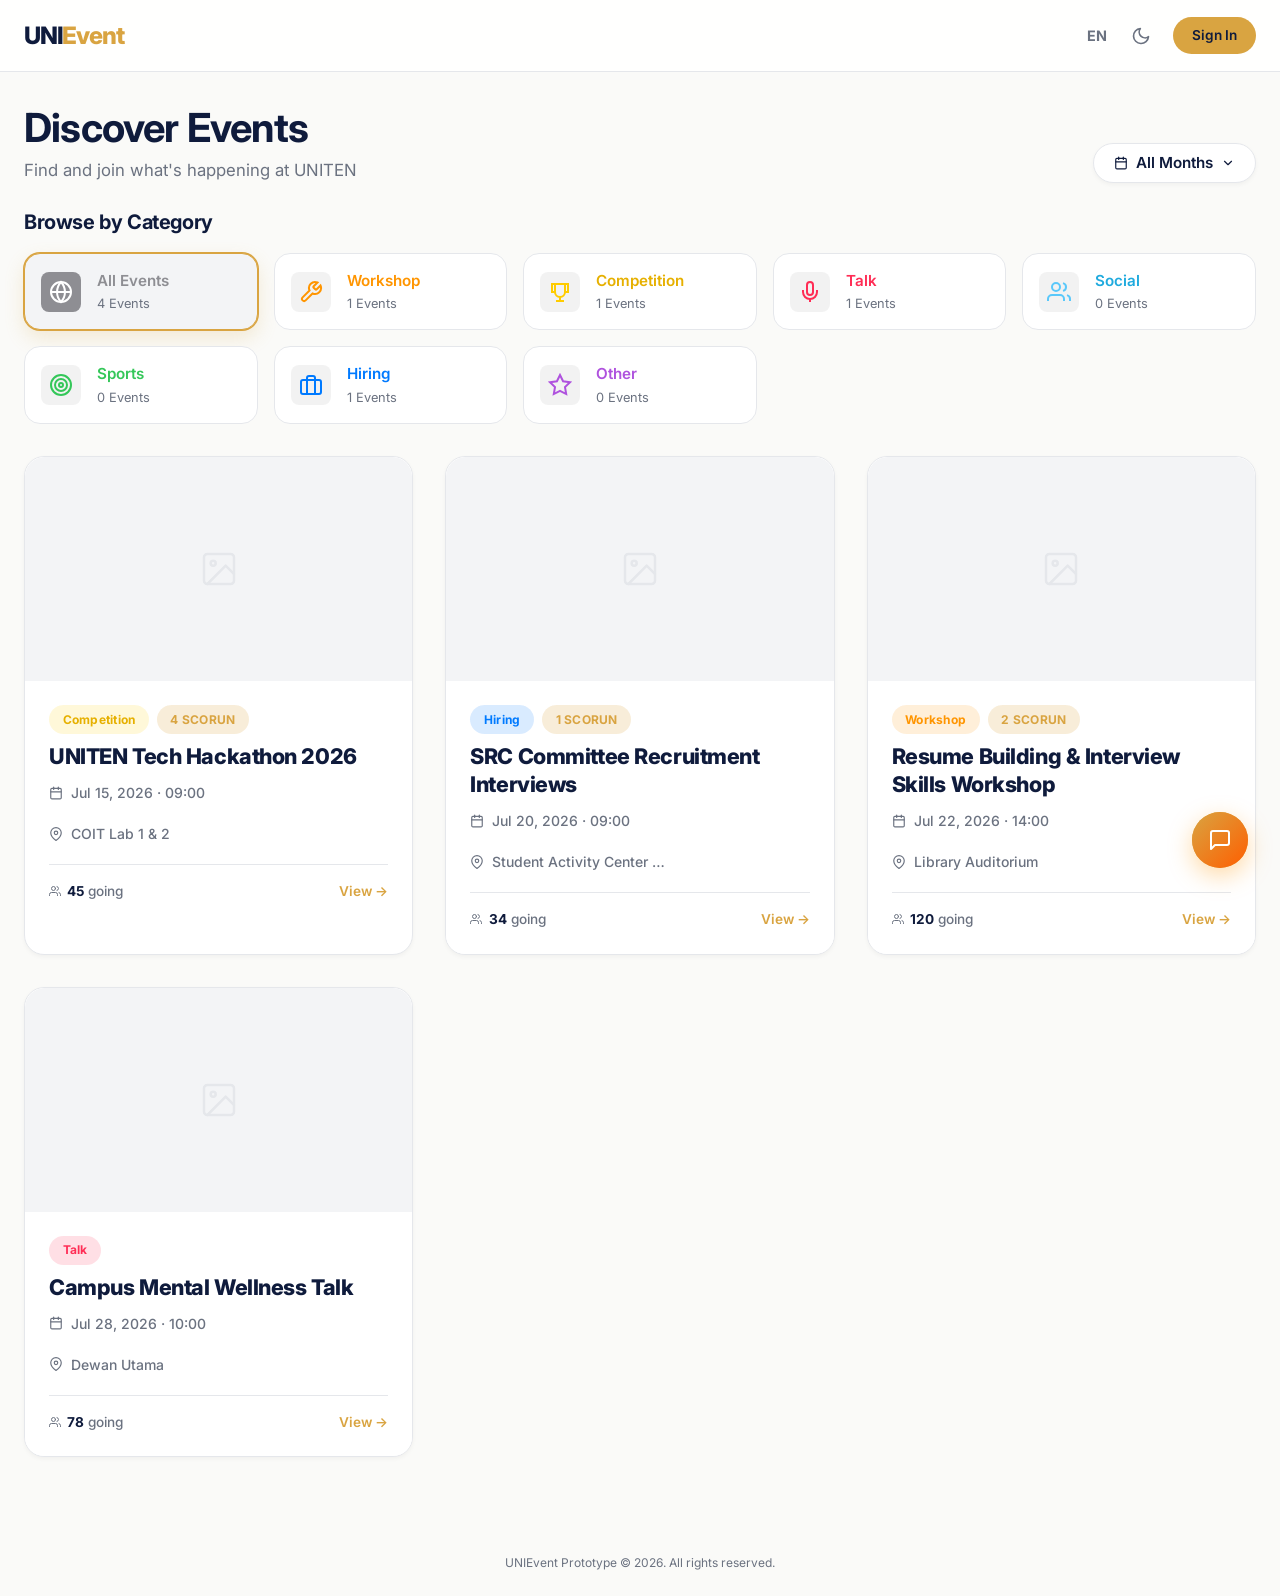
==== commit 4f6b90d7: "push" ====
--- a/index.html
+++ b/index.html
@@ -872,7 +872,7 @@
   <footer id="global-footer" class="site-footer">UNIEvent Prototype &copy; 2026. All rights reserved.</footer>
 
   <!-- AI CHAT ASSISTANT WIDGET -->
-  <div class="ai-chat-widget" id="ai-chat-widget">
+  <div class="ai-chat-widget" id="ai-chat-widget" style="display: none;">
     <!-- Floating Action Button (FAB) -->
     <button class="ai-chat-fab" onclick="toggleAIChat()" aria-label="Open AI Assistant" aria-expanded="false" aria-haspopup="dialog">
       <svg width="24" height="24" viewBox="0 0 24 24" fill="none" stroke="currentColor" stroke-width="2" stroke-linecap="round" stroke-linejoin="round">
@@ -927,6 +927,28 @@
         </div>
       </div>
 
+      <!-- Suggestions Container -->
+      <div class="ai-chat-suggestions" id="ai-chat-suggestions">
+        <button class="ai-suggestion-chip" onclick="askAISuggestion('How to register?')">
+          <!-- Calendar/Register Icon -->
+          <svg width="12" height="12" viewBox="0 0 24 24" fill="none" stroke="currentColor" stroke-width="2.5">
+            <rect x="3" y="4" width="18" height="18" rx="2" ry="2"></rect>
+            <line x1="16" y1="2" x2="16" y2="6"></line>
+            <line x1="8" y1="2" x2="8" y2="6"></line>
+            <line x1="3" y1="10" x2="21" y2="10"></line>
+          </svg>
+          How to register?
+        </button>
+        <button class="ai-suggestion-chip" onclick="askAISuggestion('What is SCORUN?')">
+          <!-- Award/Score Icon -->
+          <svg width="12" height="12" viewBox="0 0 24 24" fill="none" stroke="currentColor" stroke-width="2.5">
+            <circle cx="12" cy="8" r="7"></circle>
+            <polyline points="8.21 13.89 7 23 12 20 17 23 15.79 13.88"></polyline>
+          </svg>
+          What is SCORUN?
+        </button>
+      </div>
+
       <!-- Input Footer -->
       <div class="ai-chat-footer">
         <input type="text" class="ai-chat-input" id="ai-chat-input" placeholder="Type a message..." onkeydown="if(event.key === 'Enter') sendAIChatMessage()">
--- a/style.css
+++ b/style.css
@@ -1594,12 +1594,12 @@
 /* Modern Toast System */
 #toast-container {
   position: fixed;
-  bottom: 6.5rem;
+  bottom: 38rem; /* Positioned higher to ensure no overlap with the AI chat card */
   right: 2rem;
   display: flex;
   flex-direction: column;
   gap: 0.75rem;
-  z-index: 9999;
+  z-index: 20000;
   pointer-events: none;
 }
 
@@ -2655,6 +2655,7 @@
   flex-direction: column;
   gap: 0.85rem;
   background: var(--bg-color);
+  scroll-behavior: smooth;
 }
 
 .ai-chat-msg-wrapper {
@@ -2787,4 +2788,48 @@
   animation-delay: 0.4s;
 }
 
-
+/* AI Chat Suggestions */
+.ai-chat-suggestions {
+  display: flex;
+  gap: 0.5rem;
+  padding: 0.5rem 1rem;
+  background: var(--bg-color);
+  overflow-x: auto;
+  border-top: 1px dashed var(--border-color);
+  scrollbar-width: none; /* Hide scrollbar for clean visual */
+}
+
+.ai-chat-suggestions::-webkit-scrollbar {
+  display: none; /* Hide scrollbar for Safari/Chrome */
+}
+
+.ai-suggestion-chip {
+  display: inline-flex;
+  align-items: center;
+  justify-content: center;
+  gap: 0.35rem;
+  background: var(--card-bg);
+  border: 1px solid var(--border-color);
+  border-radius: 9999px;
+  padding: 0.35rem 0.75rem;
+  font-size: 0.76rem;
+  font-weight: 600;
+  color: var(--text-main);
+  cursor: pointer;
+  white-space: nowrap;
+  transition: background-color 0.2s, border-color 0.2s, transform 0.15s;
+  font-family: 'Inter', sans-serif;
+  box-shadow: var(--shadow-sm);
+}
+
+.ai-suggestion-chip:hover {
+  background: var(--hover-bg);
+  border-color: var(--accent);
+  transform: translateY(-1px);
+}
+
+.ai-suggestion-chip:active {
+  transform: translateY(0);
+}
+
+
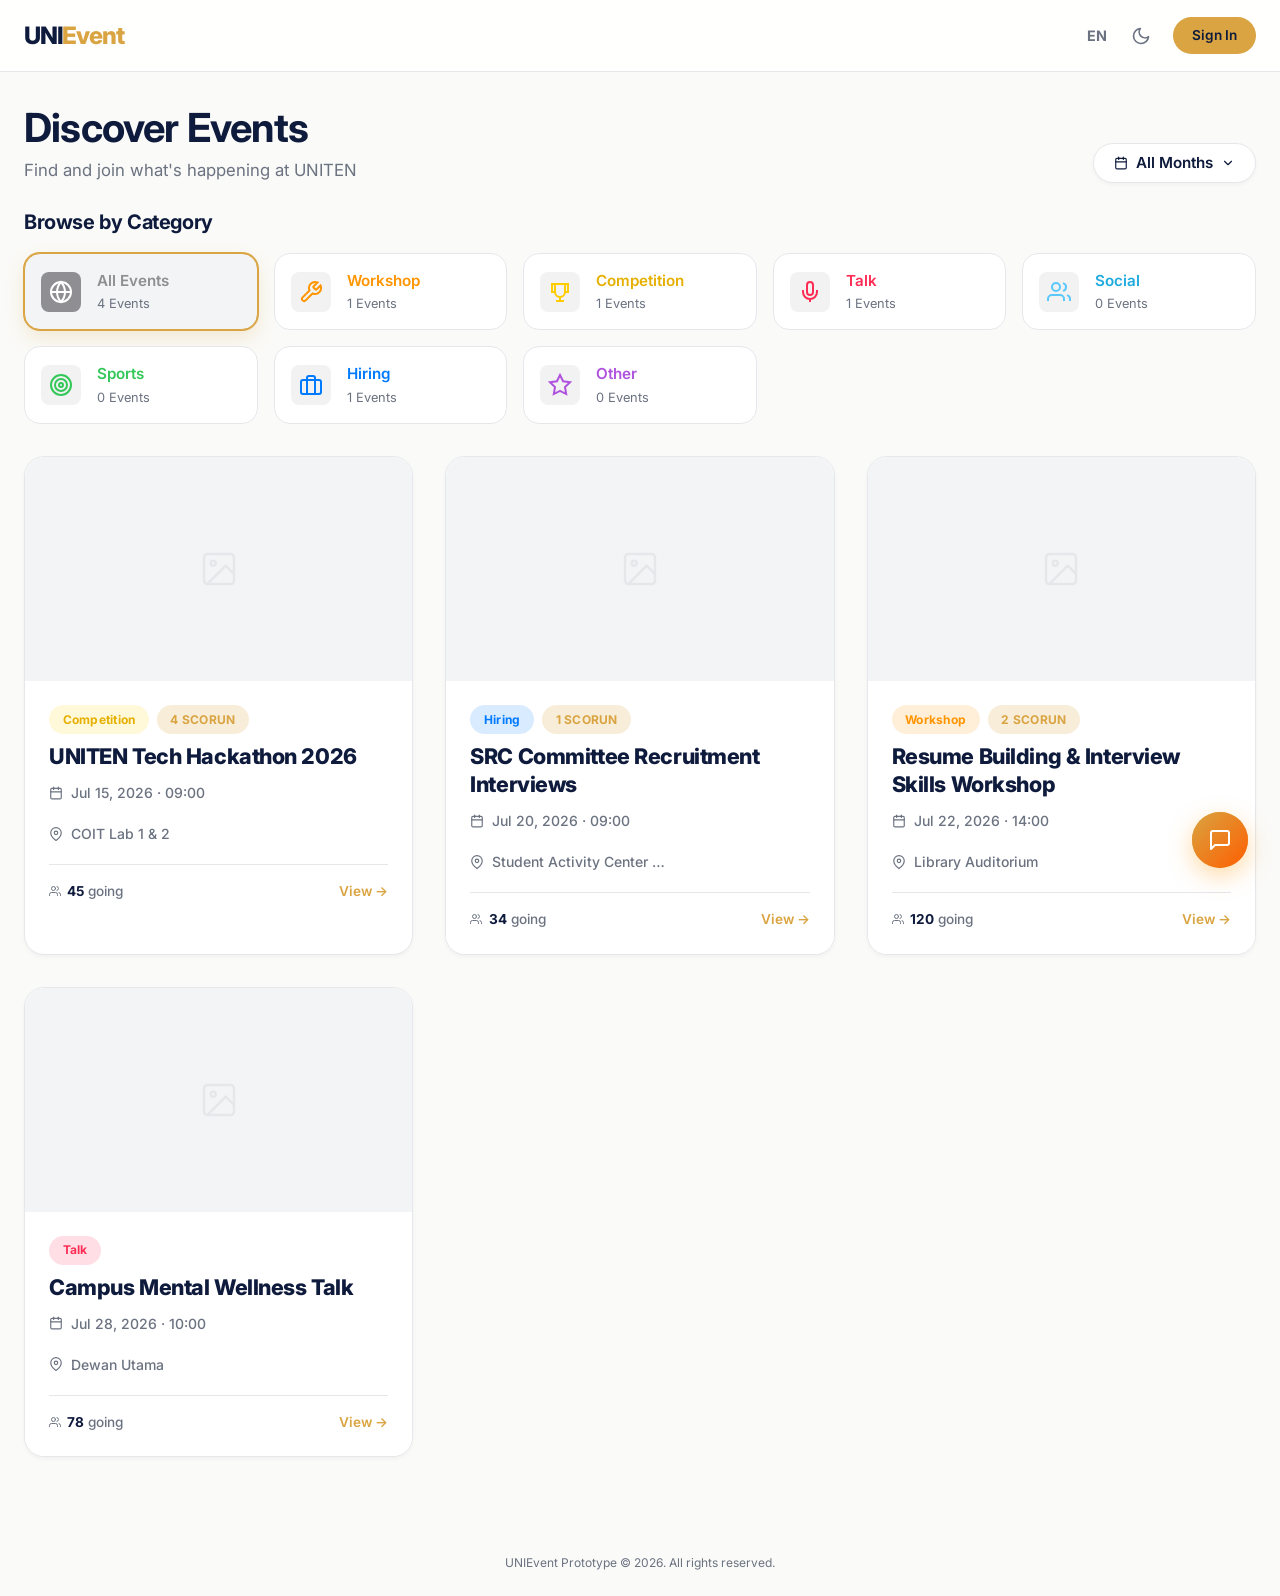
==== commit beda44af: "push" ====
--- a/index.html
+++ b/index.html
@@ -921,7 +921,7 @@
       <!-- Messages Body -->
       <div class="ai-chat-body" id="ai-chat-body">
         <div class="ai-chat-msg-wrapper ai-msg">
-          <div class="ai-chat-msg">
+          <div class="ai-chat-msg" data-i18n="ai_chat_welcome">
             Hi there! 👋 I'm your UNIEvent AI Assistant. Ask me anything about events, SCORUN points, registration, or how to submit your own event!
           </div>
         </div>
@@ -929,7 +929,7 @@
 
       <!-- Suggestions Container -->
       <div class="ai-chat-suggestions" id="ai-chat-suggestions">
-        <button class="ai-suggestion-chip" onclick="askAISuggestion('How to register?')">
+        <button class="ai-suggestion-chip" onclick="askAISuggestion(this.querySelector('span').textContent.trim())">
           <!-- Calendar/Register Icon -->
           <svg width="12" height="12" viewBox="0 0 24 24" fill="none" stroke="currentColor" stroke-width="2.5">
             <rect x="3" y="4" width="18" height="18" rx="2" ry="2"></rect>
@@ -937,21 +937,21 @@
             <line x1="8" y1="2" x2="8" y2="6"></line>
             <line x1="3" y1="10" x2="21" y2="10"></line>
           </svg>
-          How to register?
+          <span data-i18n="ai_chat_suggest_1">How to register?</span>
         </button>
-        <button class="ai-suggestion-chip" onclick="askAISuggestion('What is SCORUN?')">
+        <button class="ai-suggestion-chip" onclick="askAISuggestion(this.querySelector('span').textContent.trim())">
           <!-- Award/Score Icon -->
           <svg width="12" height="12" viewBox="0 0 24 24" fill="none" stroke="currentColor" stroke-width="2.5">
             <circle cx="12" cy="8" r="7"></circle>
             <polyline points="8.21 13.89 7 23 12 20 17 23 15.79 13.88"></polyline>
           </svg>
-          What is SCORUN?
+          <span data-i18n="ai_chat_suggest_2">What is SCORUN?</span>
         </button>
       </div>
 
       <!-- Input Footer -->
       <div class="ai-chat-footer">
-        <input type="text" class="ai-chat-input" id="ai-chat-input" placeholder="Type a message..." onkeydown="if(event.key === 'Enter') sendAIChatMessage()">
+        <input type="text" class="ai-chat-input" id="ai-chat-input" data-i18n-placeholder="ai_chat_placeholder" placeholder="Type a message..." onkeydown="if(event.key === 'Enter') sendAIChatMessage()">
         <button class="ai-chat-send-btn" onclick="sendAIChatMessage()" aria-label="Send Message">
           <svg width="18" height="18" viewBox="0 0 24 24" fill="none" stroke="currentColor" stroke-width="2.5" stroke-linecap="round" stroke-linejoin="round">
             <line x1="22" y1="2" x2="11" y2="13"></line>
@@ -962,7 +962,7 @@
     </div>
   </div>
 
-  <script src="app.js?v=event-loader-fix-3" defer></script>
+  <script src="app.js?v=chatbot-malay-support" defer></script>
 </body>
 
 </html>
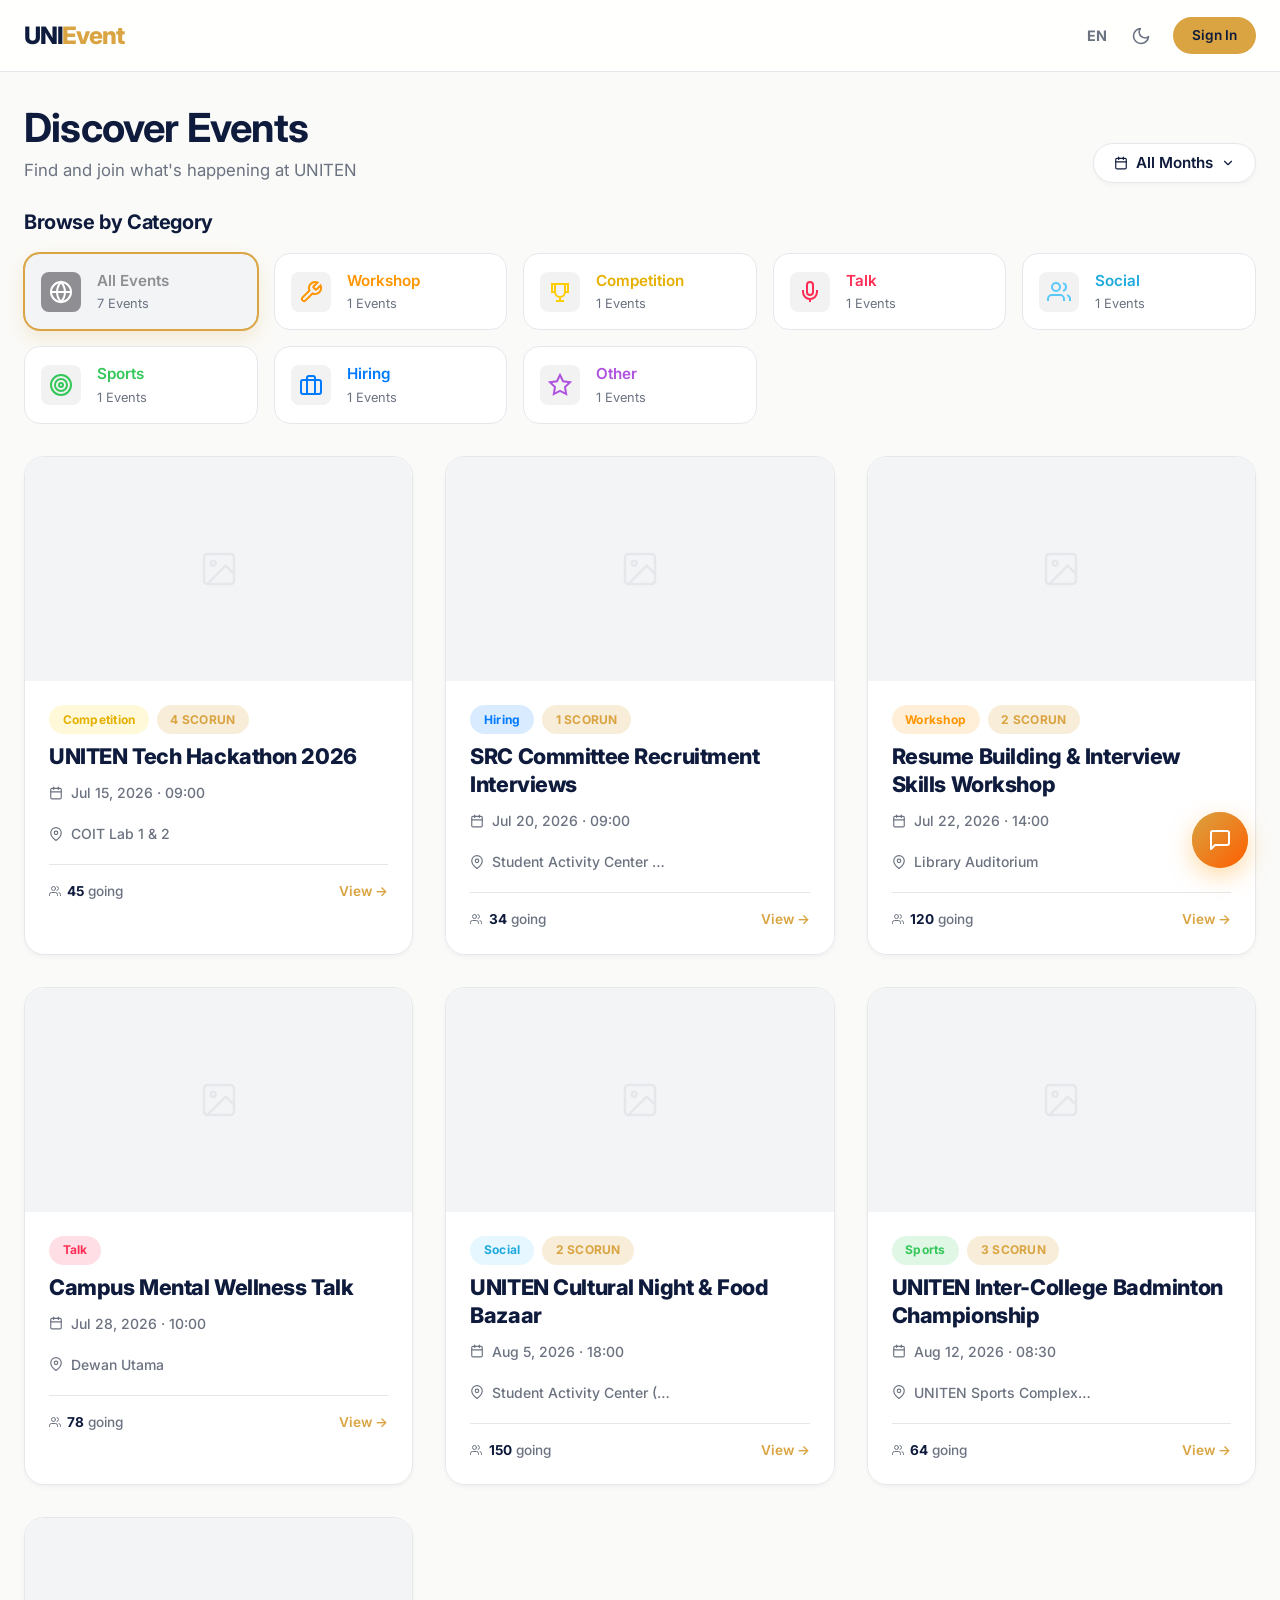
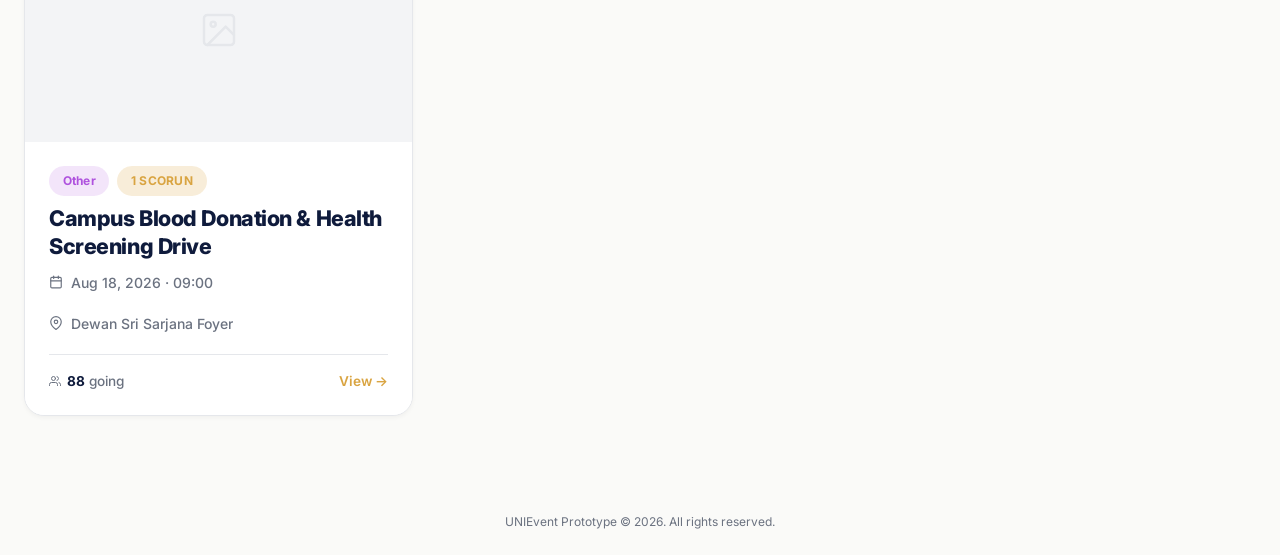
==== commit 00164bd4: "push" ====
--- a/index.html
+++ b/index.html
@@ -6,7 +6,7 @@
   <script>if (localStorage.getItem('uni_theme') === 'dark') document.documentElement.classList.add('dark-mode');</script>
   <meta name="viewport" content="width=device-width, initial-scale=1.0">
   <title>UNIEvent</title>
-  <link rel="stylesheet" href="style.css">
+  <link rel="stylesheet" href="style.css?v=email-registration-popup">
   <style>
     .page-view {
       display: none;
@@ -962,7 +962,7 @@
     </div>
   </div>
 
-  <script src="app.js?v=chatbot-malay-support" defer></script>
+  <script src="app.js?v=email-registration-popup" defer></script>
 </body>
 
 </html>
--- a/style.css
+++ b/style.css
@@ -2832,4 +2832,164 @@
   transform: translateY(0);
 }
 
-
+/* Registration Confirm Modal Overlay */
+.registration-modal-overlay {
+  position: fixed;
+  top: 0;
+  left: 0;
+  width: 100vw;
+  height: 100vh;
+  background-color: rgba(11, 15, 23, 0.6);
+  backdrop-filter: blur(8px);
+  -webkit-backdrop-filter: blur(8px);
+  display: flex;
+  align-items: center;
+  justify-content: center;
+  z-index: 30000;
+  opacity: 0;
+  transition: opacity 0.25s ease-out;
+}
+
+.registration-modal-overlay.show {
+  opacity: 1;
+}
+
+.registration-modal-card {
+  background-color: var(--card-bg);
+  border: 1px solid var(--border-color);
+  border-radius: 1rem;
+  padding: 2rem;
+  width: 90%;
+  max-width: 440px;
+  box-shadow: var(--shadow-md);
+  transform: translateY(24px);
+  transition: transform 0.3s cubic-bezier(0.34, 1.56, 0.64, 1);
+  display: flex;
+  flex-direction: column;
+  gap: 1.25rem;
+  font-family: 'Inter', sans-serif;
+  color: var(--text-main);
+}
+
+.registration-modal-overlay.show .registration-modal-card {
+  transform: translateY(0);
+}
+
+.registration-modal-header {
+  display: flex;
+  justify-content: space-between;
+  align-items: center;
+}
+
+.registration-modal-title {
+  font-size: 1.25rem;
+  font-weight: 700;
+  color: var(--text-main);
+  margin: 0;
+}
+
+.registration-modal-close-btn {
+  background: transparent;
+  border: none;
+  color: var(--text-muted);
+  cursor: pointer;
+  padding: 0.25rem;
+  display: flex;
+  align-items: center;
+  justify-content: center;
+  border-radius: 0.375rem;
+  transition: background-color 0.2s, color 0.2s;
+}
+
+.registration-modal-close-btn:hover {
+  background-color: var(--hover-bg);
+  color: var(--text-main);
+}
+
+.registration-modal-body {
+  font-size: 0.95rem;
+  line-height: 1.5;
+  color: var(--text-muted);
+  margin: 0;
+}
+
+.registration-modal-input-group {
+  display: flex;
+  flex-direction: column;
+  gap: 0.5rem;
+}
+
+.registration-modal-label {
+  font-size: 0.85rem;
+  font-weight: 600;
+  color: var(--text-main);
+}
+
+.registration-modal-input {
+  background-color: var(--hover-bg);
+  border: 1px solid var(--border-color);
+  border-radius: 0.5rem;
+  padding: 0.75rem 1rem;
+  color: var(--text-main);
+  font-size: 0.95rem;
+  font-family: inherit;
+  outline: none;
+  transition: border-color 0.2s, box-shadow 0.2s;
+}
+
+.registration-modal-input:focus {
+  border-color: var(--accent);
+  box-shadow: 0 0 0 2px var(--accent-glow);
+}
+
+.registration-modal-input.input-error {
+  border-color: #EF4444;
+  box-shadow: 0 0 0 2px rgba(239, 68, 68, 0.15);
+}
+
+.registration-modal-input-error-text {
+  font-size: 0.8rem;
+  color: #EF4444;
+  margin-top: 0.25rem;
+  display: none;
+}
+
+.registration-modal-footer {
+  display: flex;
+  justify-content: flex-end;
+  gap: 0.75rem;
+  margin-top: 0.5rem;
+}
+
+.registration-modal-btn {
+  font-size: 0.9rem;
+  font-weight: 600;
+  padding: 0.625rem 1.25rem;
+  border-radius: 0.5rem;
+  cursor: pointer;
+  transition: all 0.2s ease;
+  font-family: inherit;
+}
+
+.registration-modal-btn-cancel {
+  background-color: transparent;
+  border: 1px solid var(--border-color);
+  color: var(--text-main);
+}
+
+.registration-modal-btn-cancel:hover {
+  background-color: var(--hover-bg);
+  border-color: var(--text-muted);
+}
+
+.registration-modal-btn-confirm {
+  background-color: var(--accent);
+  border: 1px solid transparent;
+  color: var(--white);
+}
+
+.registration-modal-btn-confirm:hover {
+  filter: brightness(1.1);
+}
+
+
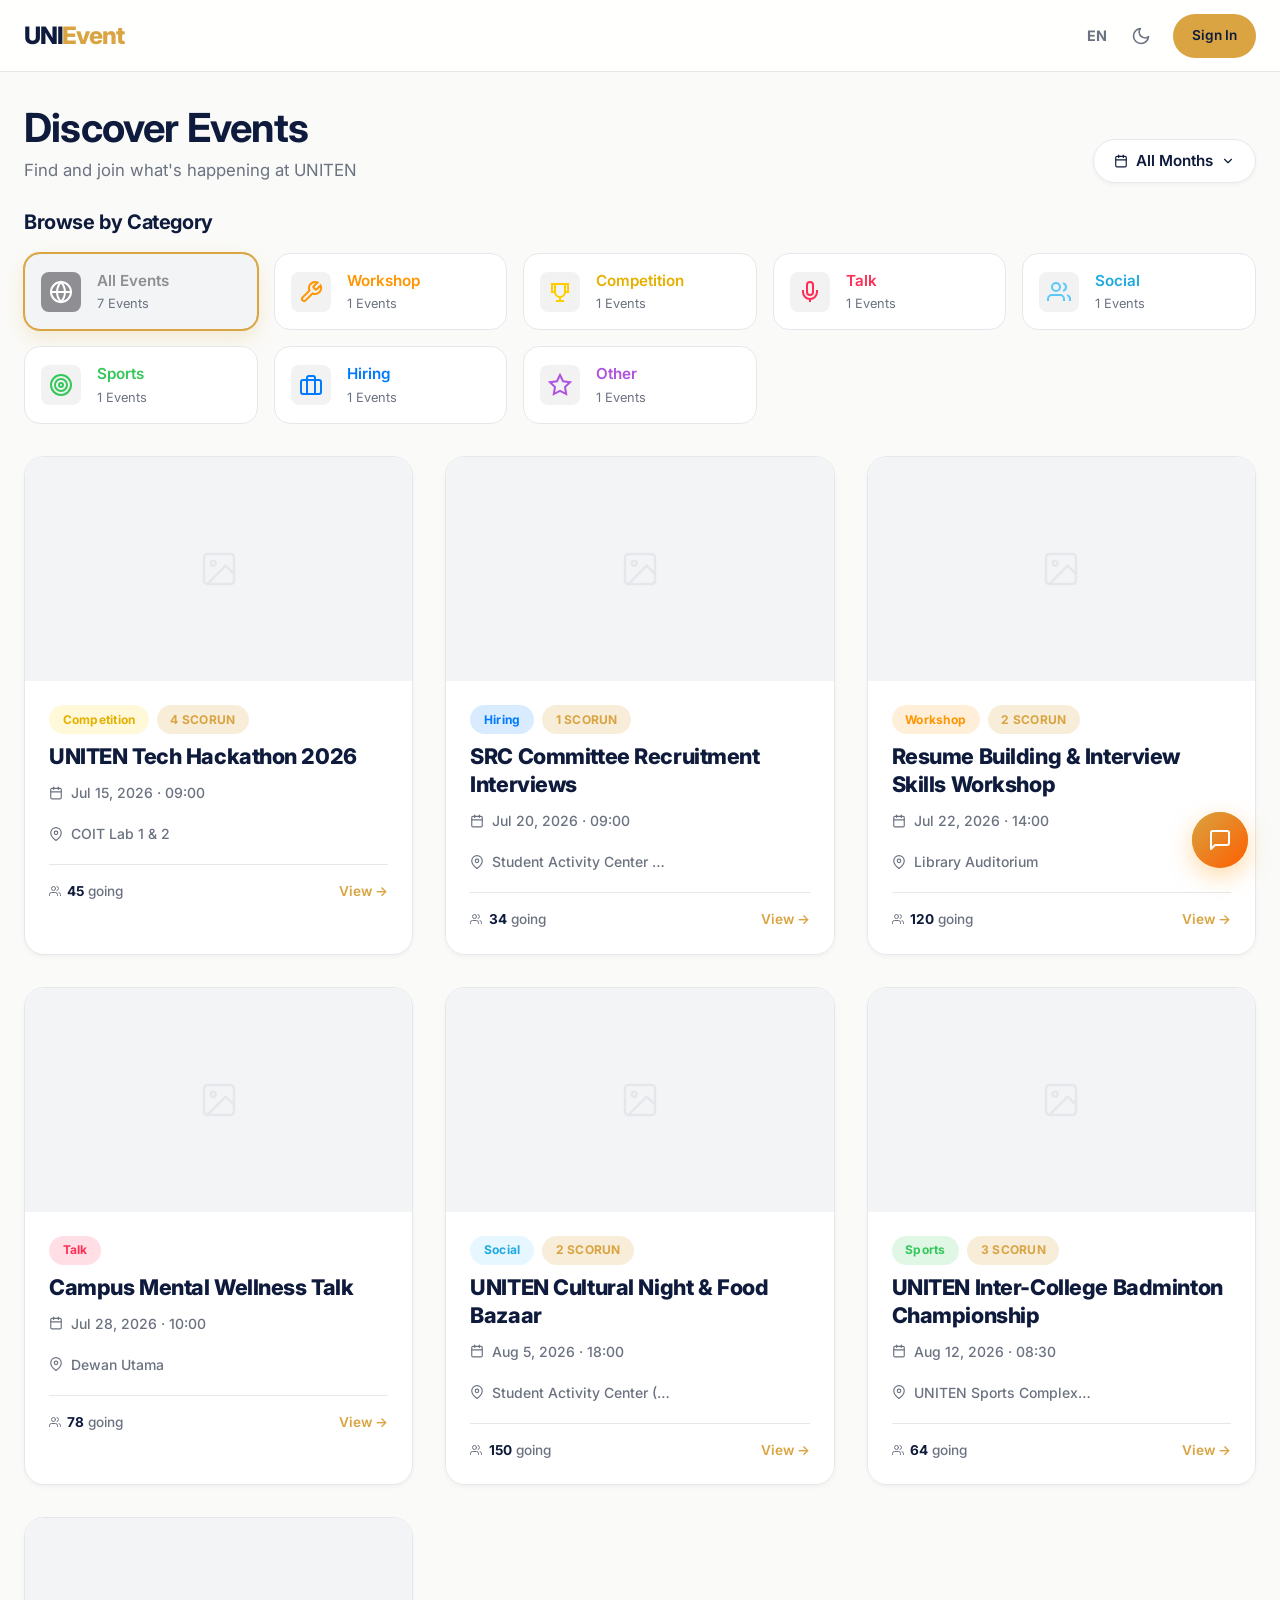
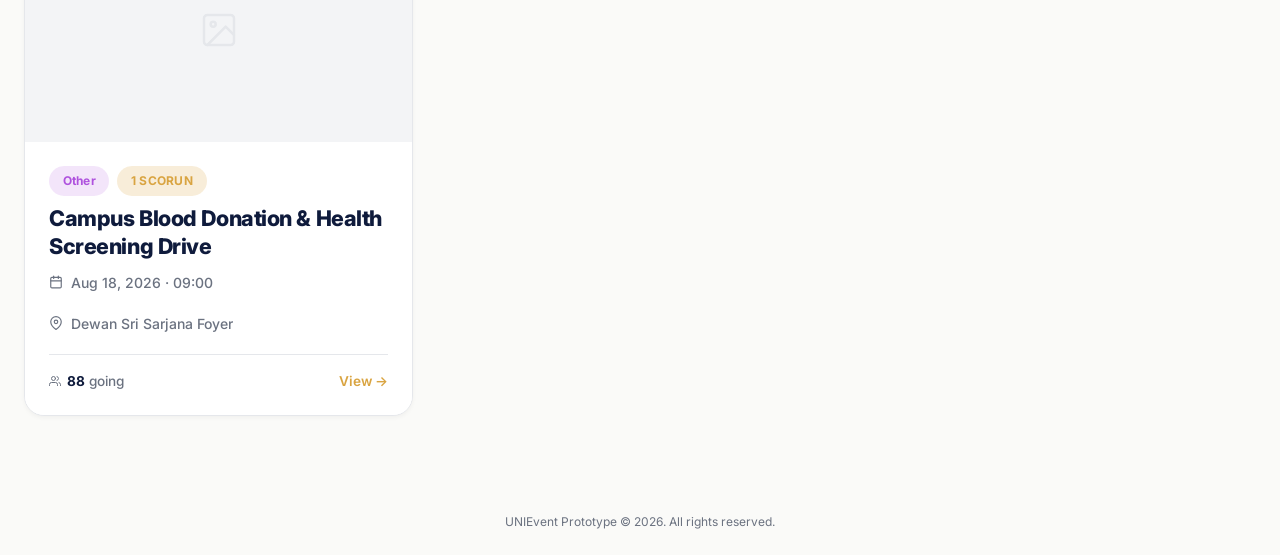
==== commit 327d56fa: "push" ====
--- a/index.html
+++ b/index.html
@@ -4,9 +4,9 @@
 <head>
   <meta charset="UTF-8">
   <script>if (localStorage.getItem('uni_theme') === 'dark') document.documentElement.classList.add('dark-mode');</script>
-  <meta name="viewport" content="width=device-width, initial-scale=1.0">
+  <meta name="viewport" content="width=device-width, initial-scale=1.0, viewport-fit=cover">
   <title>UNIEvent</title>
-  <link rel="stylesheet" href="style.css?v=email-registration-popup">
+  <link rel="stylesheet" href="style.css?v=student-dashboard">
   <style>
     .page-view {
       display: none;
@@ -471,6 +471,20 @@
               <div id="rsvp-section"></div>
             </div>
           </div>
+        </div>
+      </div>
+    </section>
+
+    <!-- MY REGISTRATIONS VIEW -->
+    <section id="view-my-registrations" class="page-view">
+      <div class="main-content">
+        <div class="container max-w-7xl">
+          <div style="margin-bottom: 2rem;">
+            <h1 class="title" data-i18n="my_registrations_title">My Registrations</h1>
+            <p style="color: var(--text-muted); margin-top: 0.5rem; font-size: 1.125rem;" data-i18n="my_registrations_sub">Manage your upcoming event RSVPs and access your tickets</p>
+          </div>
+
+          <div id="my-registrations-list" class="grid grid-cols-1 grid-cols-2 grid-cols-3"></div>
         </div>
       </div>
     </section>
@@ -962,7 +976,9 @@
     </div>
   </div>
 
-  <script src="app.js?v=email-registration-popup" defer></script>
+  <script src="config.js"></script>
+  <script src="https://cdn.jsdelivr.net/npm/@supabase/supabase-js@2" defer></script>
+  <script src="app.js?v=student-dashboard" defer></script>
 </body>
 
 </html>
--- a/style.css
+++ b/style.css
@@ -981,12 +981,12 @@
 
 .dropdown-grid {
   display: grid;
-  grid-template-columns: repeat(3, 1fr);
+  grid-template-columns: repeat(2, 1fr);
   gap: 0.5rem;
 }
-@media (max-width: 640px) {
+@media (min-width: 641px) {
   .dropdown-grid {
-    grid-template-columns: repeat(2, 1fr);
+    grid-template-columns: repeat(3, 1fr);
   }
 }
 
@@ -1594,7 +1594,7 @@
 /* Modern Toast System */
 #toast-container {
   position: fixed;
-  bottom: 38rem; /* Positioned higher to ensure no overlap with the AI chat card */
+  top: 2rem;
   right: 2rem;
   display: flex;
   flex-direction: column;
@@ -2993,3 +2993,71 @@
 }
 
 
+
+
+/* ==========================================================================
+   MOBILE-FIRST & IOS SAFARI RESPONSIVE QUIRKS (AI RULESET FIXES)
+   ========================================================================== */
+
+/* iOS momentum scrolling, safe areas, highlight flash */
+html, body {
+  -webkit-overflow-scrolling: touch;
+  -webkit-tap-highlight-color: transparent;
+  overflow-wrap: break-word; /* Ensure long URLs/words wrap */
+}
+
+/* Base safe area padding for notch/dynamic island */
+body {
+  padding-left: env(safe-area-inset-left);
+  padding-right: env(safe-area-inset-right);
+  padding-bottom: env(safe-area-inset-bottom);
+}
+
+.navbar, .nav-container {
+  padding-top: env(safe-area-inset-top);
+}
+
+/* Viewport height quirk fix */
+.main-content, .auth-split-layout {
+  min-height: 100vh;
+  min-height: 100dvh;
+}
+
+/* Ensure images never overflow and scale smoothly */
+img, video, iframe, canvas {
+  max-width: 100%;
+  height: auto;
+}
+
+/* Form inputs: prevent iOS auto-zoom by forcing >=16px */
+input, select, textarea, .form-control, .luma-list-input, .luma-huge-input, .luma-form-panel input {
+  font-size: 16px !important;
+}
+
+/* Ensure minimal tap targets (44px/48px) */
+button, .btn, .nav-link, .nav-icon-btn, .filter-pill, .month-option, .dropdown-trigger, .category-card, .auth-role-btn {
+  min-height: 44px;
+}
+
+/* Form layouts on small screens */
+@media (max-width: 360px) {
+  /* Prevent horizontal scroll at 360px */
+  .container {
+    padding-left: 1rem;
+    padding-right: 1rem;
+  }
+  .grid-cols-2, .grid-cols-3 {
+    grid-template-columns: 1fr !important; /* Stack completely */
+  }
+}
+
+/* Fix flex/gap fallback and responsiveness for the event detail */
+.datetime-wrap-panel {
+  flex-wrap: wrap;
+}
+
+/* Convert sticky fixed positions near bottom to respect safe area */
+#toast {
+  bottom: calc(2rem + env(safe-area-inset-bottom));
+}
+
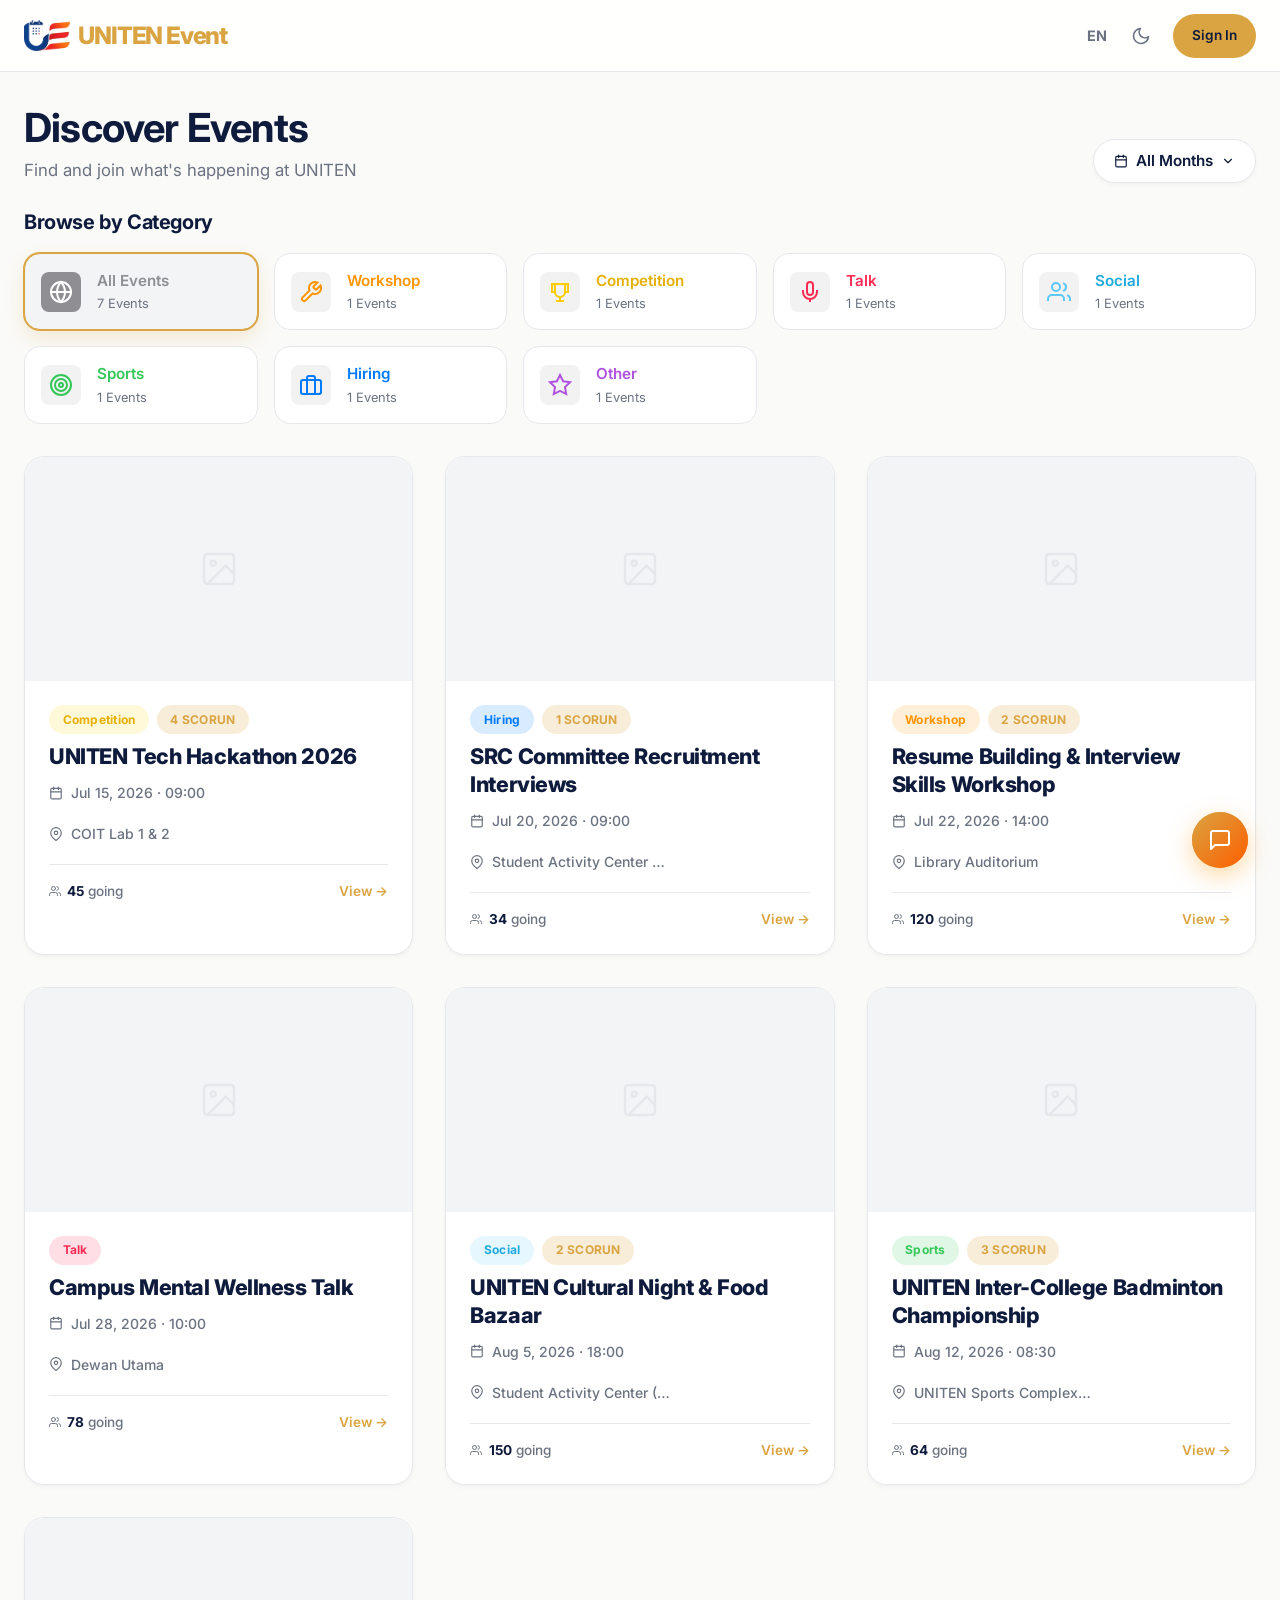
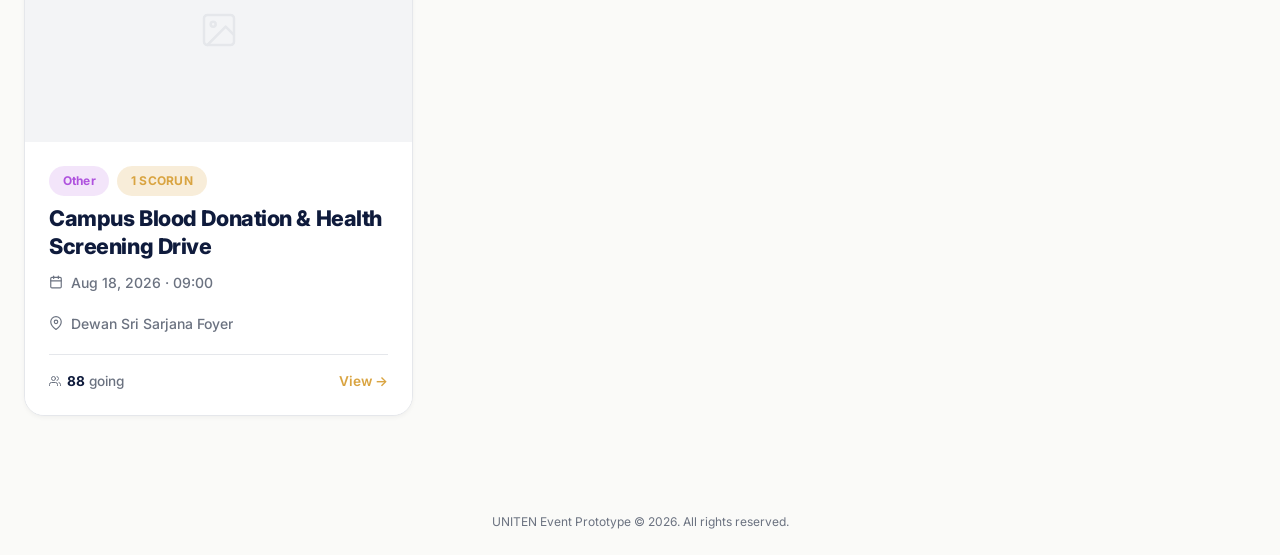
==== commit 6571c9db: "push" ====
--- a/index.html
+++ b/index.html
@@ -5,7 +5,15 @@
   <meta charset="UTF-8">
   <script>if (localStorage.getItem('uni_theme') === 'dark') document.documentElement.classList.add('dark-mode');</script>
   <meta name="viewport" content="width=device-width, initial-scale=1.0, viewport-fit=cover">
-  <title>UNIEvent</title>
+  <title>UNITEN Event</title>
+  <meta name="description" content="Discover and manage events at UNITEN. Join clubs, workshops, and sports.">
+  <meta property="og:title" content="UNITEN Event">
+  <meta property="og:description" content="Discover and manage events at UNITEN. Join clubs, workshops, and sports.">
+  <meta property="og:image" content="logo_icon_only.png">
+  <meta property="og:type" content="website">
+  <link rel="manifest" href="manifest.json">
+  <meta name="theme-color" content="#0F1B3C">
+  <link rel="icon" type="image/png" href="favicon.png?v=4">
   <link rel="stylesheet" href="style.css?v=student-dashboard">
   <style>
     .page-view {
@@ -201,19 +209,19 @@
             <div class="auth-carousel-track">
               <!-- Slide 1 -->
               <div class="auth-slide">
-                <img src="auth-hero.png" alt="UNIEvent" class="auth-left-img">
+                <img src="auth-hero.png" alt="UNITEN Event" class="auth-left-img" loading="lazy">
                 <h2 class="auth-left-heading">Discover campus events &amp; enjoy the best social life</h2>
                 <p class="auth-left-sub">Join thousands of students at UNITEN finding clubs, workshops, sports, and more — all in one place.</p>
               </div>
               <!-- Slide 2 -->
               <div class="auth-slide">
-                <img src="auth-hero-2.jpg" alt="UNIEvent" class="auth-left-img">
+                <img src="auth-hero-2.jpg" alt="UNITEN Event" class="auth-left-img" loading="lazy">
                 <h2 class="auth-left-heading">Boost your skills at student workshops</h2>
                 <p class="auth-left-sub">Learn coding, design, career prep, and more from industry professionals and peers.</p>
               </div>
               <!-- Slide 3 -->
               <div class="auth-slide">
-                <img src="auth-hero-3.jpg" alt="UNIEvent" class="auth-left-img">
+                <img src="auth-hero-3.jpg" alt="UNITEN Event" class="auth-left-img" loading="lazy">
                 <h2 class="auth-left-heading">Find your team in sports &amp; clubs</h2>
                 <p class="auth-left-sub">From friendly tournaments to weekly meetups, stay active and build lifelong connections.</p>
               </div>
@@ -345,7 +353,7 @@
       </div>
 
       <!-- Footer -->
-      <footer class="auth-page-footer">UNIEvent Prototype &copy; 2026 &middot; All rights reserved.</footer>
+      <footer class="auth-page-footer">UNITEN Event Prototype &copy; 2026 &middot; All rights reserved.</footer>
     </section>
 
     <!-- ADMIN VIEW -->
@@ -883,7 +891,7 @@
     </section>
 
   </div>
-  <footer id="global-footer" class="site-footer">UNIEvent Prototype &copy; 2026. All rights reserved.</footer>
+  <footer id="global-footer" class="site-footer">UNITEN Event Prototype &copy; 2026. All rights reserved.</footer>
 
   <!-- AI CHAT ASSISTANT WIDGET -->
   <div class="ai-chat-widget" id="ai-chat-widget" style="display: none;">
@@ -907,7 +915,7 @@
             </svg>
           </div>
           <div>
-            <div class="ai-chat-title">UNIEvent AI</div>
+            <div class="ai-chat-title">UNITEN Event AI</div>
             <div class="ai-chat-status">
               <span class="status-dot"></span>
               Online Assistant
@@ -936,7 +944,7 @@
       <div class="ai-chat-body" id="ai-chat-body">
         <div class="ai-chat-msg-wrapper ai-msg">
           <div class="ai-chat-msg" data-i18n="ai_chat_welcome">
-            Hi there! 👋 I'm your UNIEvent AI Assistant. Ask me anything about events, SCORUN points, registration, or how to submit your own event!
+            Hi there! 👋 I'm your UNITEN Event AI Assistant. Ask me anything about events, SCORUN points, registration, or how to submit your own event!
           </div>
         </div>
       </div>
@@ -979,6 +987,18 @@
   <script src="config.js"></script>
   <script src="https://cdn.jsdelivr.net/npm/@supabase/supabase-js@2" defer></script>
   <script src="app.js?v=student-dashboard" defer></script>
+
+  <script>
+    if ('serviceWorker' in navigator) {
+      window.addEventListener('load', () => {
+        navigator.serviceWorker.register('./sw.js').then(reg => {
+          console.log('SW registered: ', reg.scope);
+        }).catch(err => {
+          console.log('SW registration failed: ', err);
+        });
+      });
+    }
+  </script>
 </body>
 
 </html>
--- a/style.css
+++ b/style.css
@@ -3061,3 +3061,19 @@
   bottom: calc(2rem + env(safe-area-inset-bottom));
 }
 
+
+/* ==========================================================================
+   ACCESSIBILITY & UI IMPROVEMENTS
+   ========================================================================== */
+a:focus-visible, button:focus-visible, input:focus-visible, select:focus-visible, textarea:focus-visible, .nav-link:focus-visible {
+  outline: 3px solid var(--amber);
+  outline-offset: 2px;
+}
+
+.skeleton {
+  background: linear-gradient(90deg, var(--border-color) 25%, var(--card-bg) 50%, var(--border-color) 75%);
+  background-size: 200% 100%;
+  animation: shimmer 1.5s infinite;
+  border-radius: 0.5rem;
+  min-height: 20px;
+}
